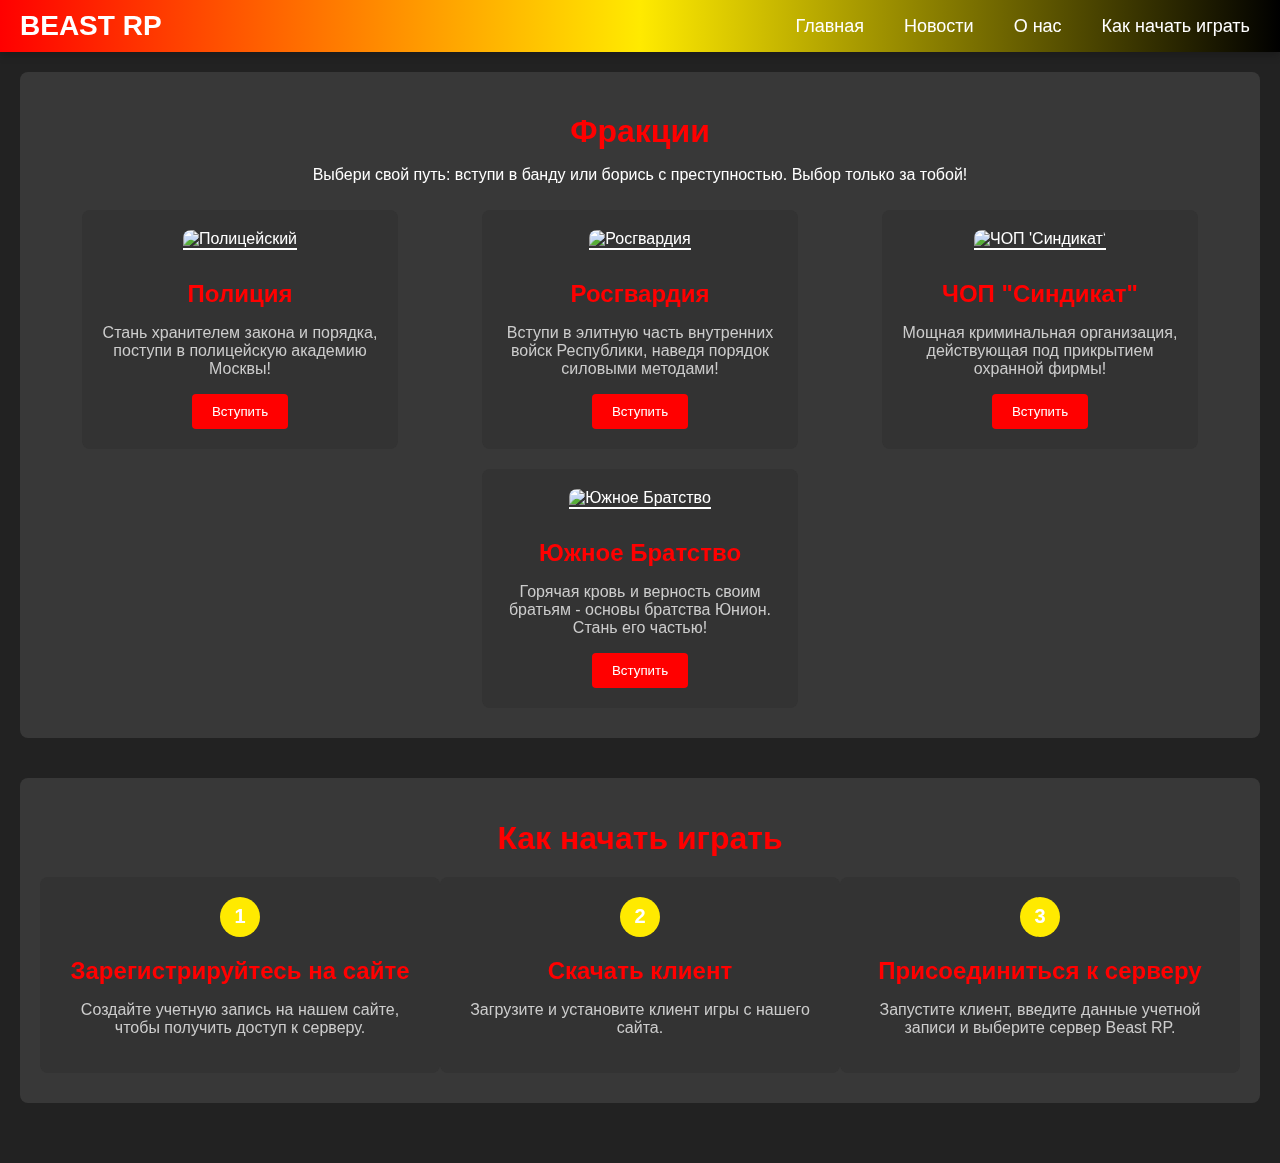
==== index.html @ 8abb83ab "новыф сайт" ====
<!DOCTYPE html>
<html lang="ru">
<head>
    <meta charset="UTF-8">
    <meta name="viewport" content="width=device-width, initial-scale=1.0">
    <title>Beast RP</title>
    <link rel="stylesheet" href="style.css">
</head>
<body>
    <header>
        <div class="logo">Beast RP</div>
        <nav>
            <ul>
                <li><a href="#home">Главная</a></li>
                <li><a href="#news">Новости</a></li>
                <li><a href="#about">О нас</a></li>
                <li><a href="#steps">Как начать играть</a></li>
            </ul>
        </nav>
    </header>
    <main>
        <section id="factions">
            <h1>Фракции</h1>
            <p>Выбери свой путь: вступи в банду или борись с преступностью. Выбор только за тобой!</p>
            <div class="faction-container">
                <div class="faction">
                    <img src="images/police.png" alt="Полицейский">
                    <h2>Полиция</h2>
                    <p>Стань хранителем закона и порядка, поступи в полицейскую академию Москвы!</p>
                    <button>Вступить</button>
                </div>
                <div class="faction">
                    <img src="images/rosgvardiya.png" alt="Росгвардия">
                    <h2>Росгвардия</h2>
                    <p>Вступи в элитную часть внутренних войск Республики, наведя порядок силовыми методами!</p>
                    <button>Вступить</button>
                </div>
                <div class="faction">
                    <img src="images/chop.png" alt="ЧОП 'Синдикат'">
                    <h2>ЧОП "Синдикат"</h2>
                    <p>Мощная криминальная организация, действующая под прикрытием охранной фирмы!</p>
                    <button>Вступить</button>
                </div>
                <div class="faction">
                    <img src="images/union.png" alt="Южное Братство">
                    <h2>Южное Братство</h2>
                    <p>Горячая кровь и верность своим братьям - основы братства Юнион. Стань его частью!</p>
                    <button>Вступить</button>
                </div>
            </div>
        </section>
        <section id="steps">
            <h1>Как начать играть</h1>
            <div class="step-container">
                <div class="step">
                    <div class="step-number">1</div>
                    <div class="step-content">
                        <h2>Зарегистрируйтесь на сайте</h2>
                        <p>Создайте учетную запись на нашем сайте, чтобы получить доступ к серверу.</p>
                    </div>
                </div>
                <div class="step">
                    <div class="step-number">2</div>
                    <div class="step-content">
                        <h2>Скачать клиент</h2>
                        <p>Загрузите и установите клиент игры с нашего сайта.</p>
                    </div>
                </div>
                <div class="step">
                    <div class="step-number">3</div>
                    <div class="step-content">
                        <h2>Присоединиться к серверу</h2>
                        <p>Запустите клиент, введите данные учетной записи и выберите сервер Beast RP.</p>
                    </div>
                </div>
            </div>
        </section>
        <section id="home">
            <h1>Добро пожаловать на Beast RP</h1>
            <p>Здесь вы найдете все необходимое для захватывающего игрового опыта в мире Криминальной России.</p>
        </section>
        <section id="news">
            <h1>Новости</h1>
            <p>Будьте в курсе последних событий и обновлений.</p>
        </section>
        <section id="about">
            <h1>О нас</h1>
            <p>Узнайте больше о нашем проекте и команде.</p>
        </section>
    </main>
    <script src="script.js"></script>
</body>
</html>
---- style.css ----
body {
    margin: 0;
    font-family: 'Arial', sans-serif;
    background: #222;
    color: #fff;
}

header {
    display: flex;
    justify-content: space-between;
    align-items: center;
    background: linear-gradient(90deg, #ff0000, #ffea00, #000000);
    padding: 10px 20px;
    position: sticky;
    top: 0;
    z-index: 1000;
    box-shadow: 0 4px 8px rgba(0, 0, 0, 0.2);
}

.logo {
    font-size: 28px;
    font-weight: bold;
    color: #fff;
    text-transform: uppercase;
}

nav ul {
    list-style: none;
    margin: 0;
    padding: 0;
    display: flex;
}

nav ul li {
    margin-left: 20px;
}

nav ul li a {
    text-decoration: none;
    color: #fff;
    font-size: 18px;
    padding: 5px 10px;
    transition: background 0.3s, color 0.3s;
}

nav ul li a:hover {
    background: rgba(255, 255, 255, 0.2);
    border-radius: 4px;
}

main {
    padding: 20px;
}

section {
    margin-bottom: 40px;
    padding: 20px;
    border-radius: 8px;
    background: rgba(255, 255, 255, 0.1);
    backdrop-filter: blur(10px);
}

section h1 {
    color: #ff0000;
    margin-bottom: 10px;
    text-align: center;
}

#factions {
    text-align: center;
}

.faction-container {
    display: flex;
    justify-content: space-around;
    flex-wrap: wrap;
}

.faction {
    background: #333;
    border-radius: 8px;
    padding: 20px;
    width: 23%;
    margin: 10px 0;
    text-align: center;
    position: relative;
}

.faction img {
    width: 100%;
    border-bottom: 2px solid #fff;
    margin-bottom: 10px;
    border-radius: 8px 8px 0 0;
}

.faction h2 {
    color: #ff0000;
    margin-bottom: 10px;
}

.faction p {
    color: #ccc;
}

.faction button {
    background: #ff0000;
    color: #fff;
    border: none;
    padding: 10px 20px;
    cursor: pointer;
    border-radius: 4px;
    transition: background 0.3s;
}

.faction button:hover {
    background: #ff5500;
}

#steps .step-container {
    display: flex;
    justify-content: space-around;
    flex-wrap: wrap;
}

#steps .step {
    background: #333;
    border-radius: 8px;
    padding: 20px;
    width: 30%;
    margin: 10px 0;
    text-align: center;
}

#steps .step-number {
    background: #ffea00;
    border-radius: 50%;
    width: 40px;
    height: 40px;
    display: flex;
    align-items: center;
    justify-content: center;
    font-size: 20px;
    font-weight: bold;
    margin: 0 auto 10px auto;
}

#steps .step-content h2 {
    color: #ff0000;
    margin-bottom: 10px;
}

#steps .step-content p {
    color: #ccc;
}

#home, #news, #about {
    display: none;
}
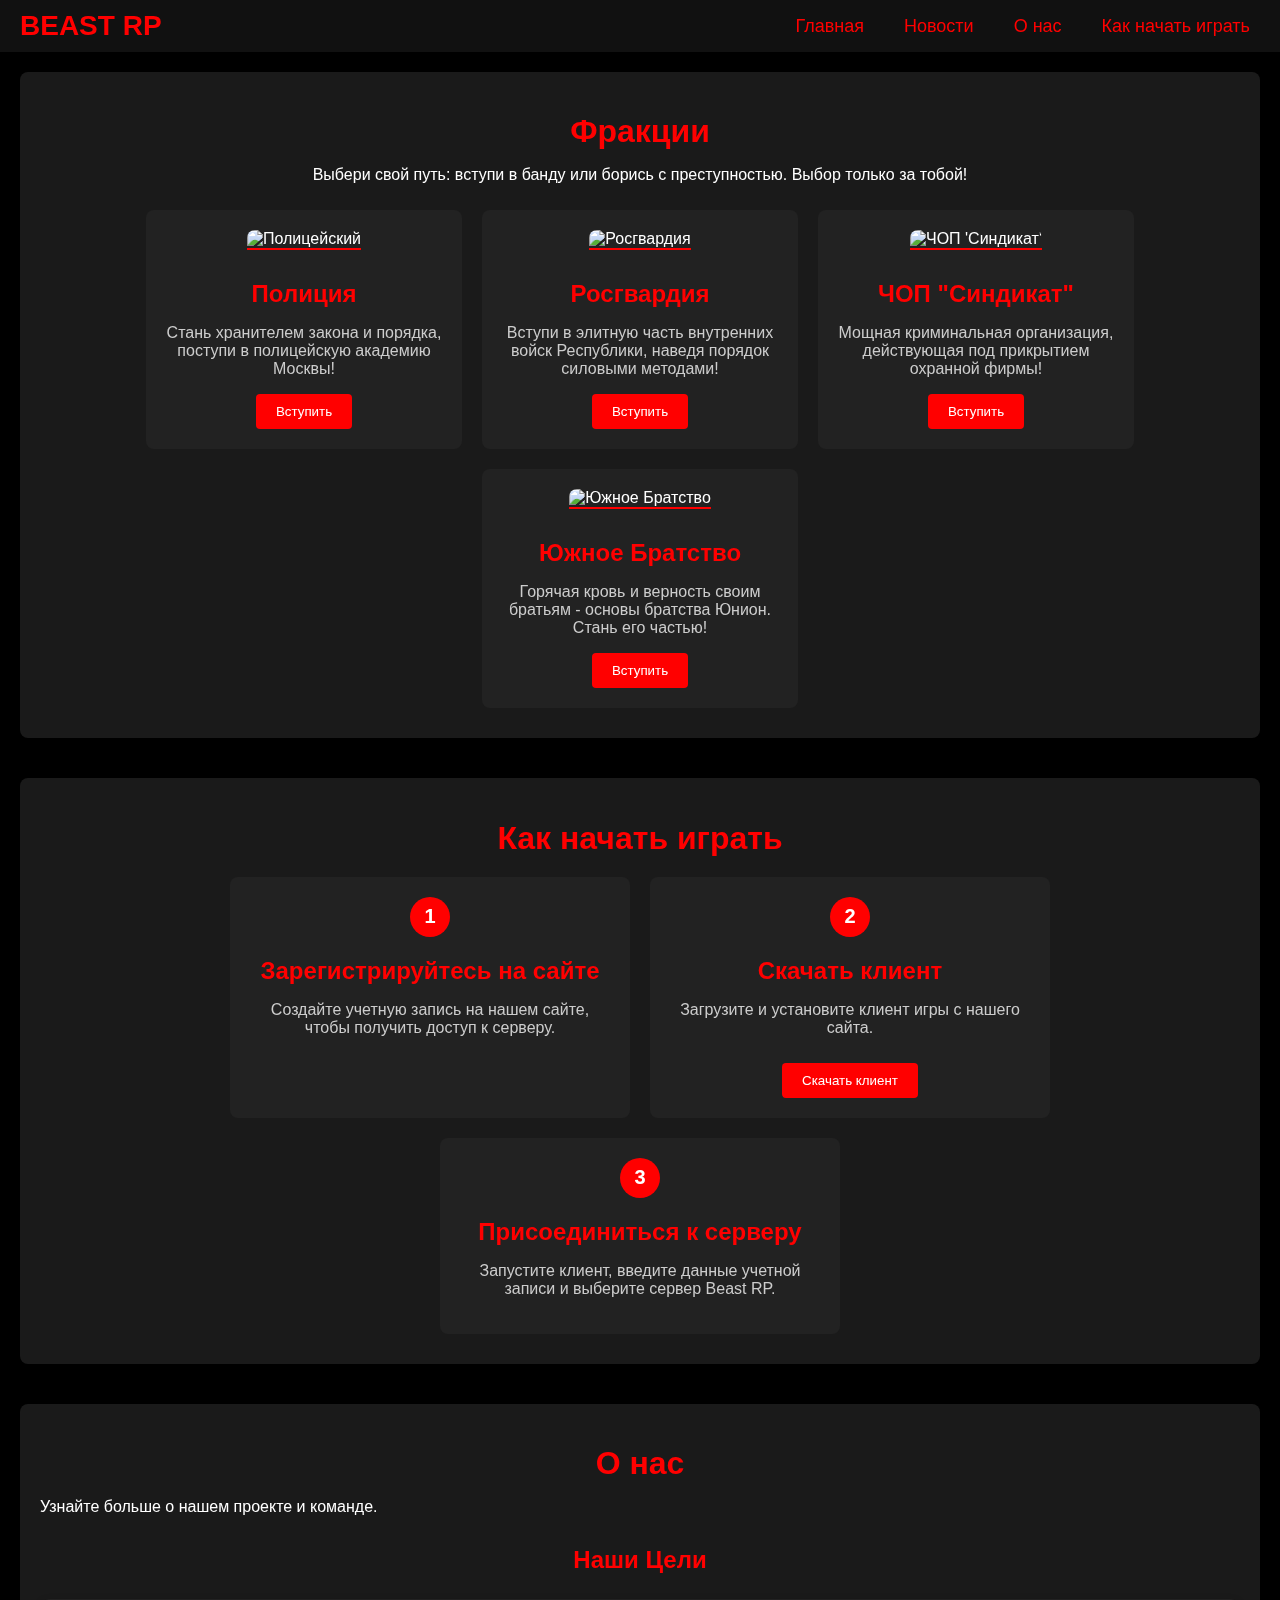
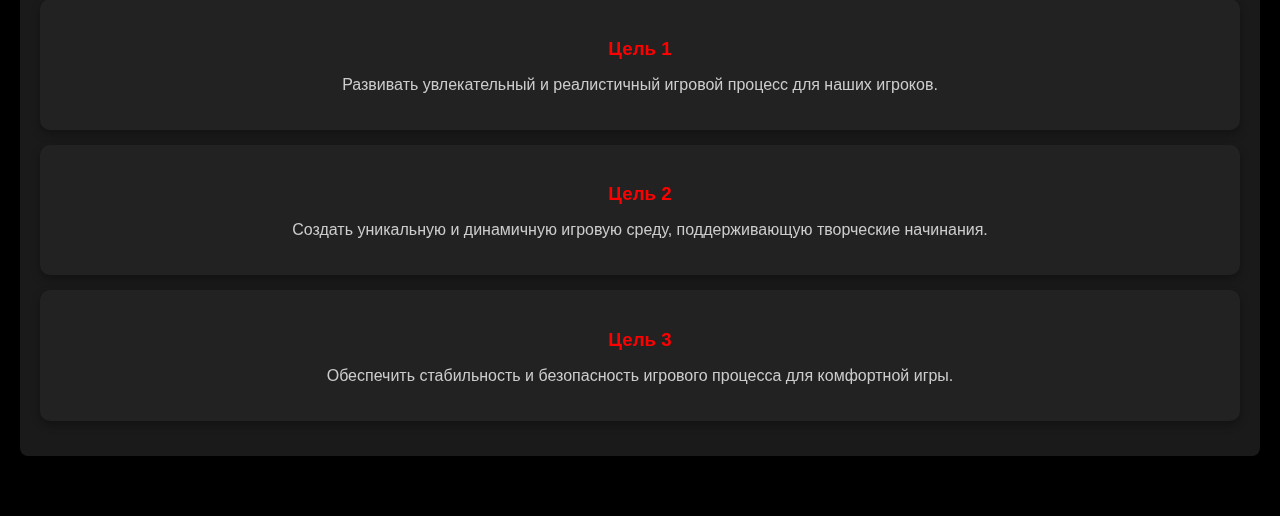
==== commit 6666c202: "сайт 0.1" ====
--- a/index.html
+++ b/index.html
@@ -64,6 +64,7 @@
                     <div class="step-content">
                         <h2>Скачать клиент</h2>
                         <p>Загрузите и установите клиент игры с нашего сайта.</p>
+                        <button class="download-btn">Скачать клиент</button>
                     </div>
                 </div>
                 <div class="step">
@@ -75,19 +76,26 @@
                 </div>
             </div>
         </section>
-        <section id="home">
-            <h1>Добро пожаловать на Beast RP</h1>
-            <p>Здесь вы найдете все необходимое для захватывающего игрового опыта в мире Криминальной России.</p>
-        </section>
-        <section id="news">
-            <h1>Новости</h1>
-            <p>Будьте в курсе последних событий и обновлений.</p>
-        </section>
         <section id="about">
             <h1>О нас</h1>
             <p>Узнайте больше о нашем проекте и команде.</p>
+            <div class="goals">
+                <h2>Наши Цели</h2>
+                <div class="goal">
+                    <h3>Цель 1</h3>
+                    <p>Развивать увлекательный и реалистичный игровой процесс для наших игроков.</p>
+                </div>
+                <div class="goal">
+                    <h3>Цель 2</h3>
+                    <p>Создать уникальную и динамичную игровую среду, поддерживающую творческие начинания.</p>
+                </div>
+                <div class="goal">
+                    <h3>Цель 3</h3>
+                    <p>Обеспечить стабильность и безопасность игрового процесса для комфортной игры.</p>
+                </div>
+            </div>
         </section>
     </main>
     <script src="script.js"></script>
 </body>
-</html>+</html>
--- a/style.css
+++ b/style.css
@@ -1,7 +1,7 @@
 body {
     margin: 0;
     font-family: 'Arial', sans-serif;
-    background: #222;
+    background: #000;
     color: #fff;
 }
 
@@ -9,18 +9,18 @@
     display: flex;
     justify-content: space-between;
     align-items: center;
-    background: linear-gradient(90deg, #ff0000, #ffea00, #000000);
+    background: #111;
     padding: 10px 20px;
     position: sticky;
     top: 0;
     z-index: 1000;
-    box-shadow: 0 4px 8px rgba(0, 0, 0, 0.2);
+    box-shadow: 0 4px 8px rgba(0, 0, 0, 0.3);
 }
 
 .logo {
     font-size: 28px;
     font-weight: bold;
-    color: #fff;
+    color: #ff0000;
     text-transform: uppercase;
 }
 
@@ -37,14 +37,14 @@
 
 nav ul li a {
     text-decoration: none;
-    color: #fff;
+    color: #ff0000;
     font-size: 18px;
     padding: 5px 10px;
     transition: background 0.3s, color 0.3s;
 }
 
 nav ul li a:hover {
-    background: rgba(255, 255, 255, 0.2);
+    background: rgba(255, 0, 0, 0.3);
     border-radius: 4px;
 }
 
@@ -72,23 +72,23 @@
 
 .faction-container {
     display: flex;
-    justify-content: space-around;
+    justify-content: center;
     flex-wrap: wrap;
 }
 
 .faction {
-    background: #333;
+    background: #222;
     border-radius: 8px;
     padding: 20px;
     width: 23%;
-    margin: 10px 0;
+    margin: 10px;
     text-align: center;
     position: relative;
 }
 
 .faction img {
     width: 100%;
-    border-bottom: 2px solid #fff;
+    border-bottom: 2px solid #ff0000;
     margin-bottom: 10px;
     border-radius: 8px 8px 0 0;
 }
@@ -113,26 +113,26 @@
 }
 
 .faction button:hover {
-    background: #ff5500;
+    background: #cc0000;
 }
 
 #steps .step-container {
     display: flex;
-    justify-content: space-around;
+    justify-content: center;
     flex-wrap: wrap;
 }
 
 #steps .step {
-    background: #333;
+    background: #222;
     border-radius: 8px;
     padding: 20px;
     width: 30%;
-    margin: 10px 0;
+    margin: 10px;
     text-align: center;
 }
 
 #steps .step-number {
-    background: #ffea00;
+    background: #ff0000;
     border-radius: 50%;
     width: 40px;
     height: 40px;
@@ -141,7 +141,8 @@
     justify-content: center;
     font-size: 20px;
     font-weight: bold;
-    margin: 0 auto 10px auto;
+    margin: 0 auto 10px;
+    color: #fff;
 }
 
 #steps .step-content h2 {
@@ -153,6 +154,49 @@
     color: #ccc;
 }
 
-#home, #news, #about {
-    display: none;
-}+.download-btn {
+    background: #ff0000;
+    color: #fff;
+    border: none;
+    padding: 10px 20px;
+    cursor: pointer;
+    border-radius: 4px;
+    transition: background 0.3s;
+    margin-top: 10px;
+}
+
+.download-btn:hover {
+    background: #cc0000;
+}
+
+#about {
+    display: block;
+}
+
+.goals {
+    margin-top: 30px;
+}
+
+.goals h2 {
+    color: #ff0000;
+    margin-bottom: 25px;
+    text-align: center;
+}
+
+.goal {
+    background: #222;
+    border-radius: 10px;
+    padding: 20px;
+    margin: 15px 0;
+    text-align: center;
+    box-shadow: 0 4px 10px rgba(0, 0, 0, 0.3);
+}
+
+.goal h3 {
+    color: #ff0000;
+    margin-bottom: 10px;
+}
+
+.goal p {
+    color: #ccc;
+}
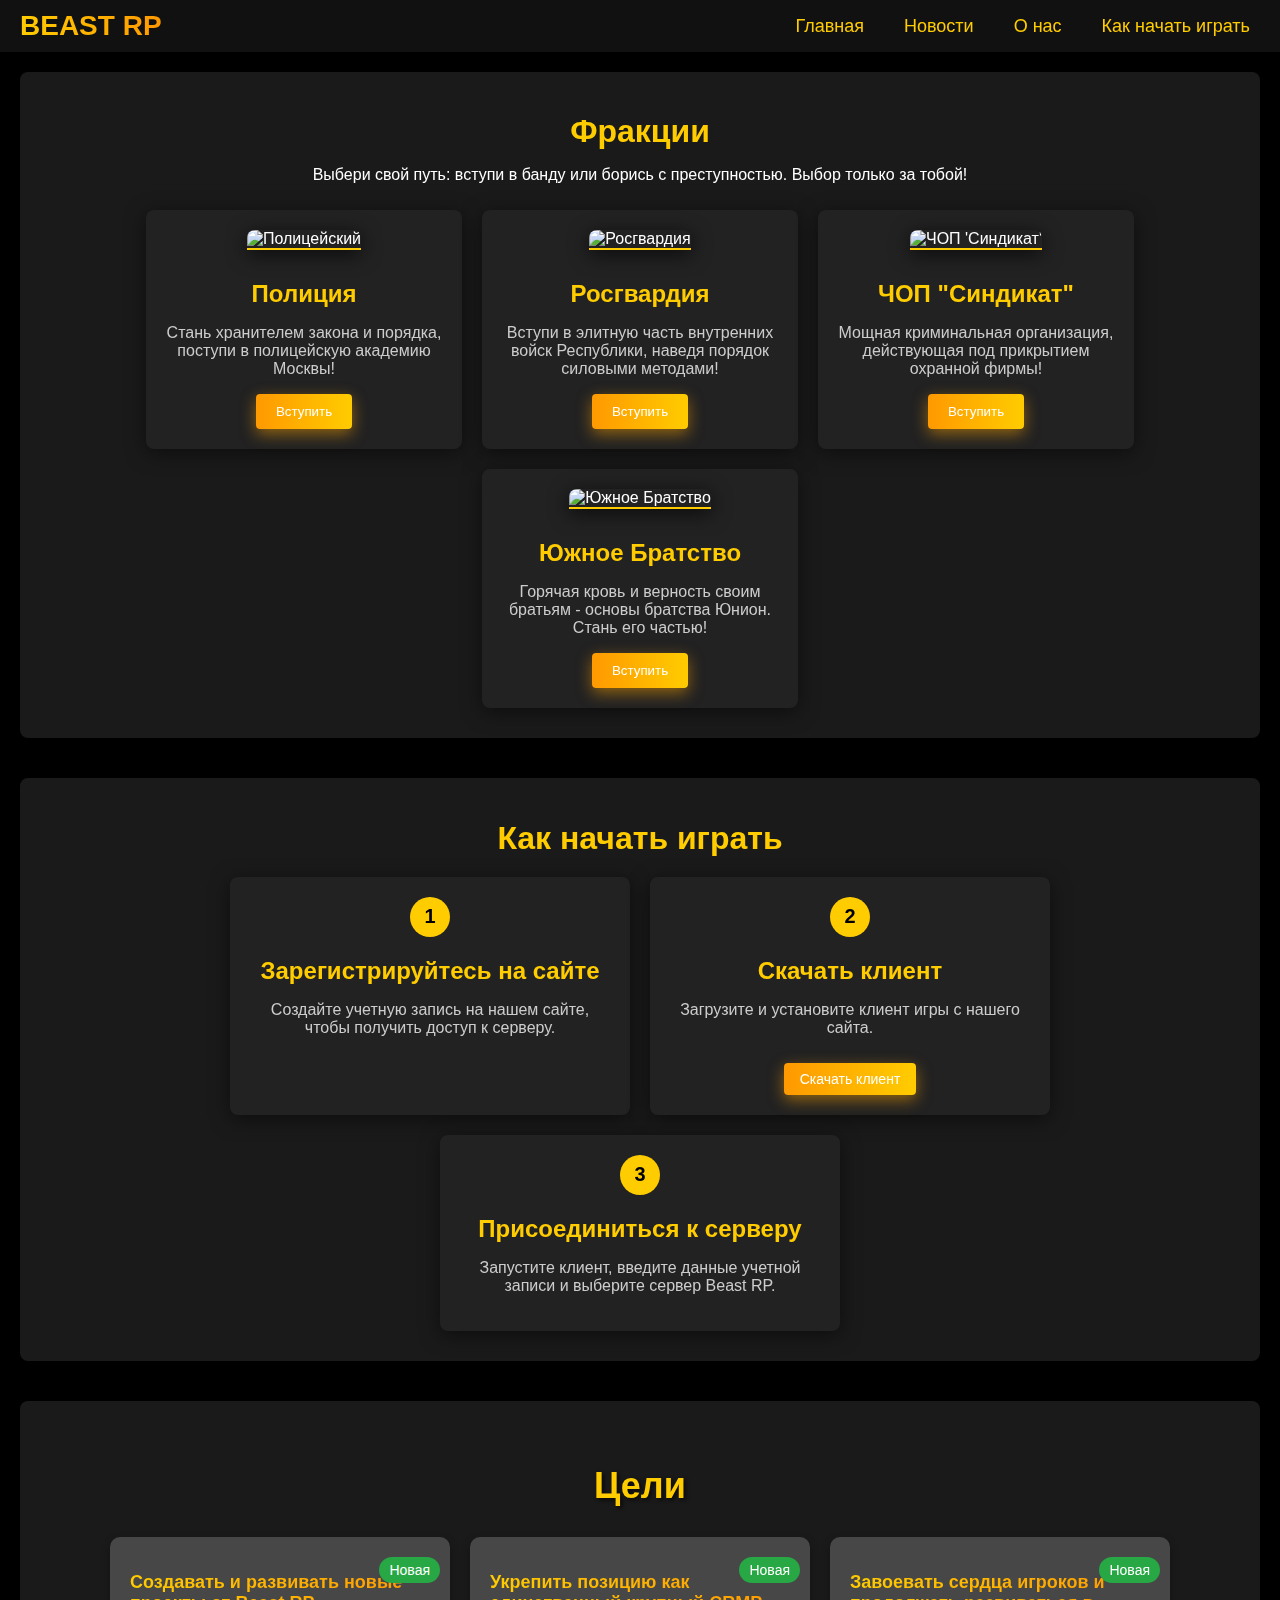
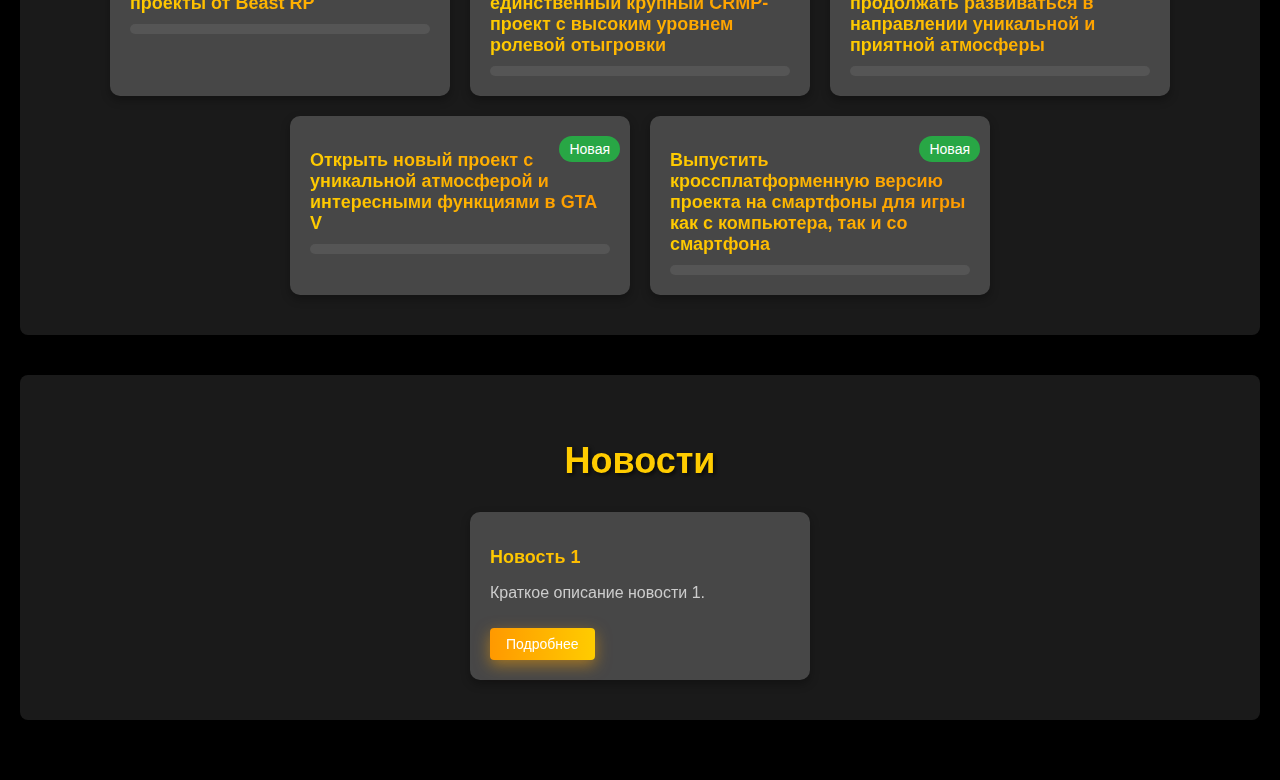
==== commit c2fe34c2: "да" ====
--- a/index.html
+++ b/index.html
@@ -19,6 +19,7 @@
         </nav>
     </header>
     <main>
+        <!-- Фракции -->
         <section id="factions">
             <h1>Фракции</h1>
             <p>Выбери свой путь: вступи в банду или борись с преступностью. Выбор только за тобой!</p>
@@ -27,28 +28,30 @@
                     <img src="images/police.png" alt="Полицейский">
                     <h2>Полиция</h2>
                     <p>Стань хранителем закона и порядка, поступи в полицейскую академию Москвы!</p>
-                    <button>Вступить</button>
+                    <button class="btn">Вступить</button>
                 </div>
                 <div class="faction">
                     <img src="images/rosgvardiya.png" alt="Росгвардия">
                     <h2>Росгвардия</h2>
                     <p>Вступи в элитную часть внутренних войск Республики, наведя порядок силовыми методами!</p>
-                    <button>Вступить</button>
+                    <button class="btn">Вступить</button>
                 </div>
                 <div class="faction">
                     <img src="images/chop.png" alt="ЧОП 'Синдикат'">
                     <h2>ЧОП "Синдикат"</h2>
                     <p>Мощная криминальная организация, действующая под прикрытием охранной фирмы!</p>
-                    <button>Вступить</button>
+                    <button class="btn">Вступить</button>
                 </div>
                 <div class="faction">
                     <img src="images/union.png" alt="Южное Братство">
                     <h2>Южное Братство</h2>
                     <p>Горячая кровь и верность своим братьям - основы братства Юнион. Стань его частью!</p>
-                    <button>Вступить</button>
+                    <button class="btn">Вступить</button>
                 </div>
             </div>
         </section>
+
+        <!-- Как Играть -->
         <section id="steps">
             <h1>Как начать играть</h1>
             <div class="step-container">
@@ -64,7 +67,7 @@
                     <div class="step-content">
                         <h2>Скачать клиент</h2>
                         <p>Загрузите и установите клиент игры с нашего сайта.</p>
-                        <button class="download-btn">Скачать клиент</button>
+                        <button class="download-button">Скачать клиент</button> 
                     </div>
                 </div>
                 <div class="step">
@@ -76,25 +79,99 @@
                 </div>
             </div>
         </section>
+
+        <!-- О Нас -->
         <section id="about">
-            <h1>О нас</h1>
-            <p>Узнайте больше о нашем проекте и команде.</p>
-            <div class="goals">
-                <h2>Наши Цели</h2>
-                <div class="goal">
-                    <h3>Цель 1</h3>
-                    <p>Развивать увлекательный и реалистичный игровой процесс для наших игроков.</p>
-                </div>
-                <div class="goal">
-                    <h3>Цель 2</h3>
-                    <p>Создать уникальную и динамичную игровую среду, поддерживающую творческие начинания.</p>
-                </div>
-                <div class="goal">
-                    <h3>Цель 3</h3>
-                    <p>Обеспечить стабильность и безопасность игрового процесса для комфортной игры.</p>
+            <div class="container">
+                <div class="background-image">
+                    <h1>Цели</h1>
+                    <div class="goal-container">
+                        <div class="goal" id="goal1">
+                            <div class="goal-content">
+                                <h2>Создавать и развивать новые проекты от Beast RP</h2>
+                                <div class="progress-bar">
+                                    <div class="progress" style="width: 50%;">
+                                        <span class="progress-percent">50%</span>
+                                    </div>
+                                </div>
+                                <div class="goal-status status-in-progress">В процессе</div>
+                            </div>
+                        </div>
+                        <div class="goal" id="goal2">
+                            <div class="goal-content">
+                                <h2>Укрепить позицию как единственный крупный CRMP-проект с высоким уровнем ролевой отыгровки</h2>
+                                <div class="progress-bar">
+                                    <div class="progress" style="width: 0%;">
+                                        <span class="progress-percent">0%</span>
+                                    </div>
+                                </div>
+                                <div class="goal-status status-in-progress">В процессе</div>
+                            </div>
+                        </div>
+                        <div class="goal" id="goal3">
+                            <div class="goal-content">
+                                <h2>Завоевать сердца игроков и продолжать развиваться в направлении уникальной и приятной атмосферы</h2>
+                                <div class="progress-bar">
+                                    <div class="progress" style="width: 75%;">
+                                        <span class="progress-percent">75%</span>
+                                    </div>
+                                </div>
+                                <div class="goal-status status-in-progress">В процессе</div>
+                            </div>
+                        </div>
+                        <div class="goal" id="goal4">
+                            <div class="goal-content">
+                                <h2>Открыть новый проект с уникальной атмосферой и интересными функциями в GTA V</h2>
+                                <div class="progress-bar">
+                                    <div class="progress" style="width: 40%;">
+                                        <span class="progress-percent">40%</span>
+                                    </div>
+                                </div>
+                                <div class="goal-status status-in-progress">В процессе</div>
+                            </div>
+                        </div>
+                        <div class="goal" id="goal5">
+                            <div class="goal-content">
+                                <h2>Выпустить кроссплатформенную версию проекта на смартфоны для игры как с компьютера, так и со смартфона</h2>
+                                <div class="progress-bar">
+                                    <div class="progress" style="width: 50%;">
+                                        <span class="progress-percent">50%</span>
+                                    </div>
+                                </div>
+                                <div class="goal-status status-in-progress">В процессе</div>
+                            </div>
+                        </div>
+                    </div>
                 </div>
             </div>
         </section>
+
+        <section id="news">
+            <div class="container">
+                <div class="background-image">
+                    <h1>Новости</h1>
+                    <div class="news-container">
+                        <div class="news-item" data-news-id="1">
+                            <h2>Новость 1</h2>
+                            <p>Краткое описание новости 1.</p>
+                            <button class="more-info-button" data-news-id="1">Подробнее</button>
+                        </div>
+                        <!-- Другие новости -->
+                    </div>
+                </div>
+            </div>
+        </section>
+        
+        <div class="modal-overlay" id="modal-overlay">
+            <div class="modal">
+                <button class="modal-close" id="modal-close">&times;</button>
+                <h2>Заголовок модального окна</h2>
+                <p>Текст модального окна. Здесь можно добавить любые элементы и информацию.</p>
+            </div>
+        </div>
+        
+
+
     </main>
     <script src="script.js"></script>
 </body>
--- a/style.css
+++ b/style.css
@@ -4,6 +4,7 @@
     background: #000;
     color: #fff;
 }
+
 
 header {
     display: flex;
@@ -20,8 +21,10 @@
 .logo {
     font-size: 28px;
     font-weight: bold;
-    color: #ff0000;
     text-transform: uppercase;
+    background: linear-gradient(to right, #ffcc00, #ff9900);
+    -webkit-background-clip: text;
+    color: transparent;
 }
 
 nav ul {
@@ -37,20 +40,39 @@
 
 nav ul li a {
     text-decoration: none;
-    color: #ff0000;
+    color: #ffcc00;
     font-size: 18px;
     padding: 5px 10px;
-    transition: background 0.3s, color 0.3s;
+    position: relative;
+    transition: color 0.3s ease, background 0.3s ease;
+}
+
+nav ul li a::after {
+    content: '';
+    position: absolute;
+    bottom: 0;
+    left: 50%;
+    width: 0;
+    height: 2px;
+    background: #ffcc00;
+    transition: width 0.3s ease, left 0.3s ease;
 }
 
 nav ul li a:hover {
-    background: rgba(255, 0, 0, 0.3);
+    background: rgba(255, 255, 0, 0.3);
     border-radius: 4px;
 }
 
+nav ul li a:hover::after {
+    width: 100%;
+    left: 0;
+}
+
+
 main {
     padding: 20px;
 }
+
 
 section {
     margin-bottom: 40px;
@@ -61,10 +83,11 @@
 }
 
 section h1 {
-    color: #ff0000;
-    margin-bottom: 10px;
-    text-align: center;
-}
+    color: #ffcc00;
+    margin-bottom: 10px;
+    text-align: center;
+}
+
 
 #factions {
     text-align: center;
@@ -81,20 +104,33 @@
     border-radius: 8px;
     padding: 20px;
     width: 23%;
+    min-width: 250px;
     margin: 10px;
     text-align: center;
     position: relative;
+    box-shadow: 0 4px 20px rgba(0, 0, 0, 0.5);
+    transition: transform 0.3s ease;
+}
+
+.faction:hover {
+    transform: translateY(-10px);
 }
 
 .faction img {
     width: 100%;
-    border-bottom: 2px solid #ff0000;
+    border-bottom: 2px solid #ffcc00;
     margin-bottom: 10px;
     border-radius: 8px 8px 0 0;
+    box-shadow: 0 4px 20px rgba(0, 0, 0, 0.7);
+    transition: transform 0.3s ease;
+}
+
+.faction img:hover {
+    transform: scale(1.05);
 }
 
 .faction h2 {
-    color: #ff0000;
+    color: #ffcc00;
     margin-bottom: 10px;
 }
 
@@ -103,17 +139,18 @@
 }
 
 .faction button {
-    background: #ff0000;
+    background: linear-gradient(to right, #ff9900, #ffcc00);
     color: #fff;
     border: none;
     padding: 10px 20px;
     cursor: pointer;
     border-radius: 4px;
+    box-shadow: 0 5px 15px rgba(255, 165, 0, 0.5);
     transition: background 0.3s;
 }
 
 .faction button:hover {
-    background: #cc0000;
+    background: #cc8000;
 }
 
 #steps .step-container {
@@ -127,12 +164,19 @@
     border-radius: 8px;
     padding: 20px;
     width: 30%;
+    min-width: 250px;
     margin: 10px;
     text-align: center;
+    box-shadow: 0 4px 20px rgba(0, 0, 0, 0.5);
+    transition: transform 0.3s ease;
+}
+
+#steps .step:hover {
+    transform: translateY(-10px);
 }
 
 #steps .step-number {
-    background: #ff0000;
+    background: #ffcc00;
     border-radius: 50%;
     width: 40px;
     height: 40px;
@@ -142,11 +186,11 @@
     font-size: 20px;
     font-weight: bold;
     margin: 0 auto 10px;
-    color: #fff;
+    color: #000;
 }
 
 #steps .step-content h2 {
-    color: #ff0000;
+    color: #ffcc00;
     margin-bottom: 10px;
 }
 
@@ -154,49 +198,202 @@
     color: #ccc;
 }
 
-.download-btn {
-    background: #ff0000;
+
+/* Основные кнопки */
+.button, .download-button, .more-info-button {
+    background: linear-gradient(to right, #ff9900, #ffcc00);
     color: #fff;
     border: none;
-    padding: 10px 20px;
+    padding: 8px 16px; /* Уменьшено по сравнению с основной кнопкой */
     cursor: pointer;
     border-radius: 4px;
+    box-shadow: 0 5px 15px rgba(255, 165, 0, 0.5);
     transition: background 0.3s;
     margin-top: 10px;
-}
-
-.download-btn:hover {
-    background: #cc0000;
-}
-
-#about {
-    display: block;
-}
-
-.goals {
-    margin-top: 30px;
-}
-
-.goals h2 {
-    color: #ff0000;
-    margin-bottom: 25px;
-    text-align: center;
-}
-
-.goal {
-    background: #222;
+    font-size: 14px; /* Уменьшено по сравнению с основной кнопкой */
+    text-align: center;
+    display: inline-block;
+}
+
+.button:hover, .download-button:hover, .more-info-button:hover {
+    background: #cc8000;
+}
+
+
+/* Модальное окно */
+.modal-overlay {
+    position: fixed;
+    top: 0;
+    left: 0;
+    width: 100%;
+    height: 100%;
+    background: rgba(0, 0, 0, 0.7); /* Полупрозрачный черный фон, более прозрачный */
+    display: none;
+    align-items: center;
+    justify-content: center;
+    z-index: 1000;
+    backdrop-filter: blur(px); /* Эффект блюра */
+}
+
+.modal {
+    background: rgba(34, 34, 34, 0.8); /* Полупрозрачный темный фон, более прозрачный */
+    border-radius: 8px;
+    padding: 20px;
+    width: 90%; /* На всю ширину контейнера */
+    height: 90%; /* На всю высоту контейнера */
+    position: relative; /* Используем relative для позиционирования закрывающей кнопки */
+    margin: auto; /* Центрируем модальное окно */
+    overflow-y: auto; /* Добавить скролл, если контент не помещается */
+    max-height: 90%; /* Максимальная высота */
+}
+
+.modal h2 {
+    margin-top: 0;
+    color: #ffcc00;
+}
+
+.modal p {
+    color: #ccc;
+}
+
+.modal-close {
+    position: absolute;
+    top: 10px;
+    right: 10px;
+    background: #dc3545;
+    border: none;
+    color: #fff;
+    font-size: 24px;
+    border-radius: 50%;
+    width: 35px;
+    height: 35px;
+    display: flex;
+    align-items: center;
+    justify-content: center;
+    cursor: pointer;
+}
+
+.modal-close:hover {
+    background: #c82333;
+}
+
+
+.container {
+    max-width: 1200px;
+    margin: 0 auto;
+    padding: 0 20px;
+}
+
+
+#about, #news {
+    position: relative;
+    padding: 40px 20px;
+    color: #fff;
+    background: rgba(255, 255, 255, 0.1);
+    overflow: hidden;
+}
+
+#about h1, #news h1 {
+    font-size: 36px;
+    margin-bottom: 30px;
+    color: #ffcc00;
+    text-shadow: 2px 2px 4px rgba(0, 0, 0, 0.7);
+}
+
+.goal-container, .news-container {
+    display: flex;
+    justify-content: center;
+    flex-wrap: wrap;
+    gap: 20px;
+}
+
+.goal, .news-item {
+    background: rgba(255, 255, 255, 0.2);
     border-radius: 10px;
     padding: 20px;
-    margin: 15px 0;
-    text-align: center;
+    width: 30%;
+    min-width: 250px;
+    max-width: 300px;
+    text-align: left;
     box-shadow: 0 4px 10px rgba(0, 0, 0, 0.3);
-}
-
-.goal h3 {
-    color: #ff0000;
-    margin-bottom: 10px;
-}
-
-.goal p {
+    position: relative;
+    transition: transform 0.3s ease;
+}
+
+.goal:hover, .news-item:hover {
+    transform: translateY(-10px);
+}
+
+.goal-content h2, .news-item h2 {
+    font-size: 18px;
+    margin-bottom: 10px;
+    color: #ffcc00;
+    background: linear-gradient(to right, #ffcc00, #ff9900);
+    -webkit-background-clip: text;
+    color: transparent;
+}
+
+.goal-content p, .news-item p {
     color: #ccc;
 }
+
+.progress-bar {
+    width: 100%;
+    background: #555;
+    border-radius: 10px;
+    height: 10px;
+    overflow: hidden;
+    margin-top: 5px;
+    position: relative;
+}
+
+.progress {
+    height: 100%;
+    background: linear-gradient(to right, #ff9900, #ffcc00);
+    box-shadow: 0 0 10px rgba(255, 165, 0, 0.5);
+    display: flex;
+    align-items: center;
+    justify-content: center;
+    color: #fff;
+    font-size: 12px;
+    position: absolute;
+    top: 0;
+    left: 0;
+    transition: width 0.5s ease;
+}
+
+.progress-percent {
+    position: absolute;
+    right: 10px;
+}
+
+.goal-status, .news-status {
+    background: rgba(255, 255, 255, 0.3);
+    color: #fff;
+    padding: 5px 10px;
+    border-radius: 20px;
+    font-size: 14px;
+    margin-top: 10px;
+    display: inline-block;
+    position: absolute;
+    top: 10px;
+    right: 10px;
+    z-index: 1;
+    text-align: center;
+}
+
+.status-new {
+    background: #28a745; 
+    color: #fff;
+}
+
+.status-in-progress {
+    background: #ffc107; 
+    color: #000;
+}
+
+.status-completed {
+    background: #dc3545; 
+    color: #fff;
+}
+
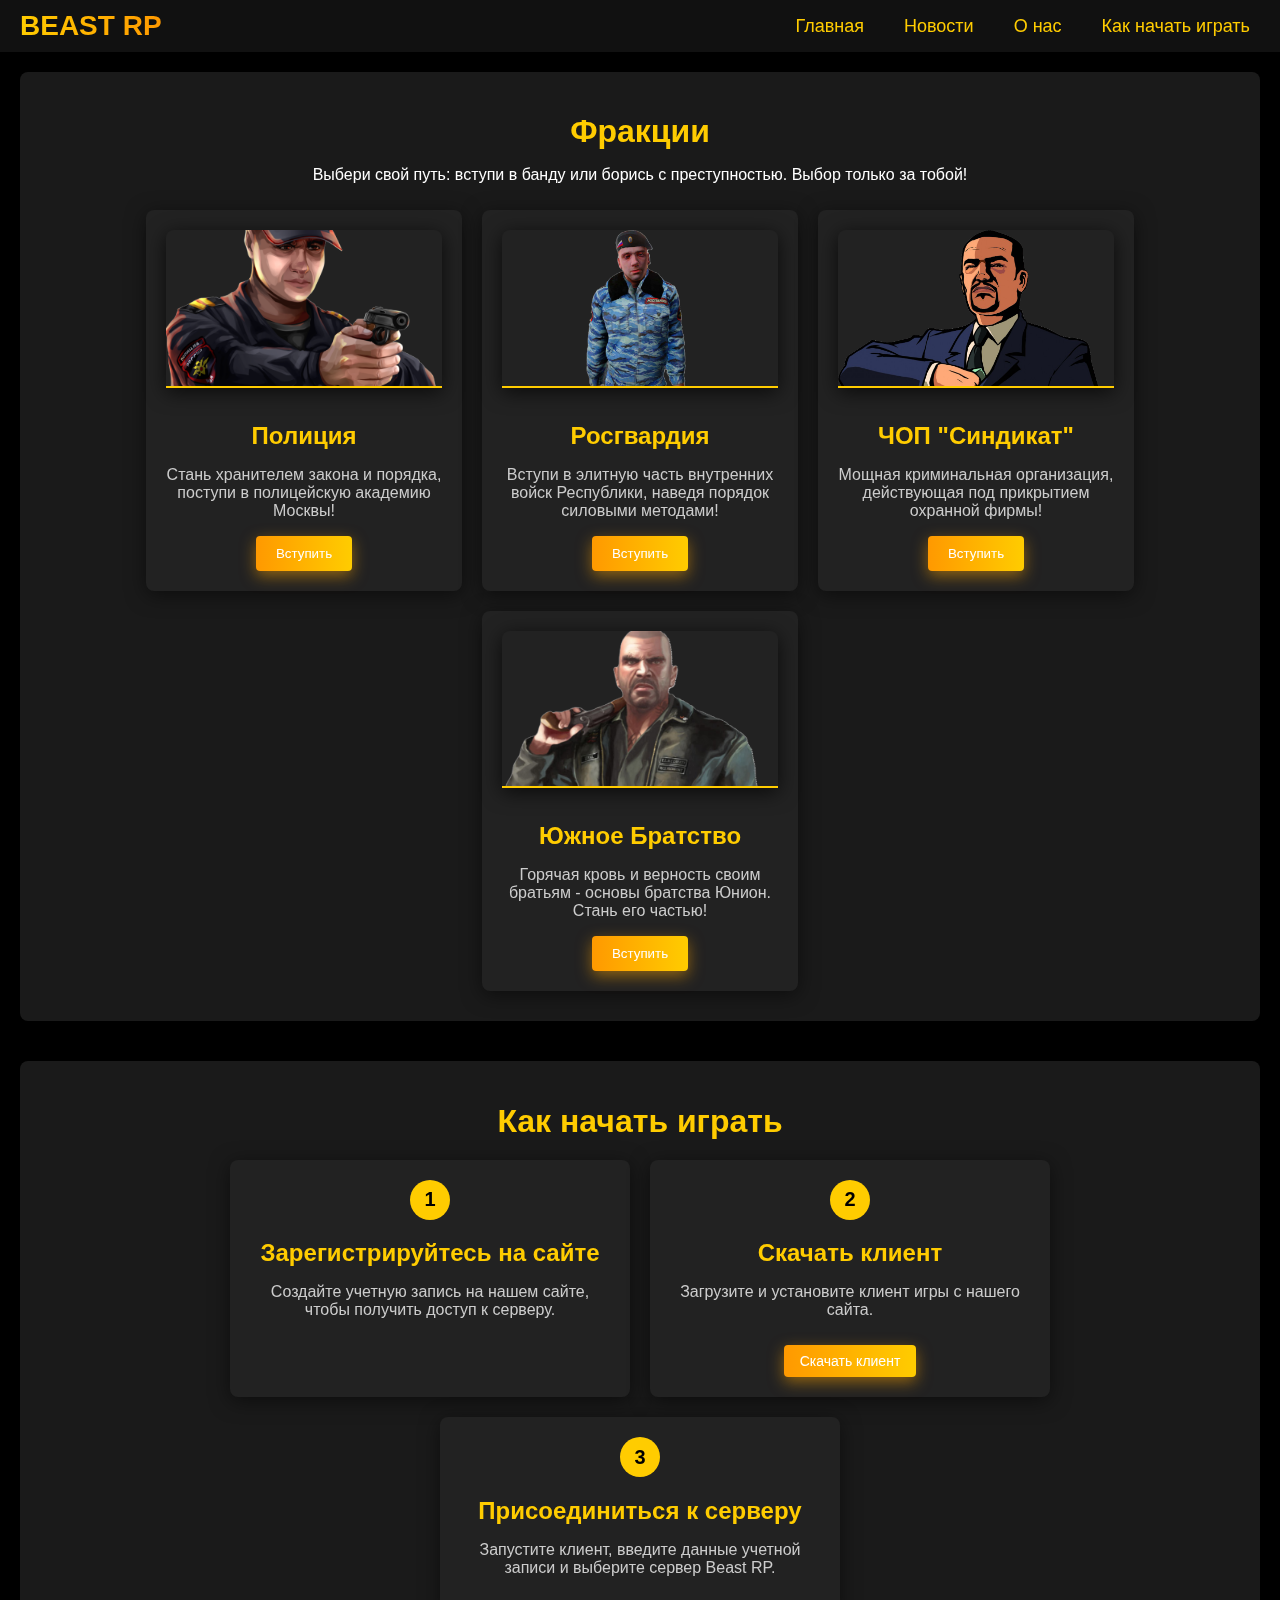
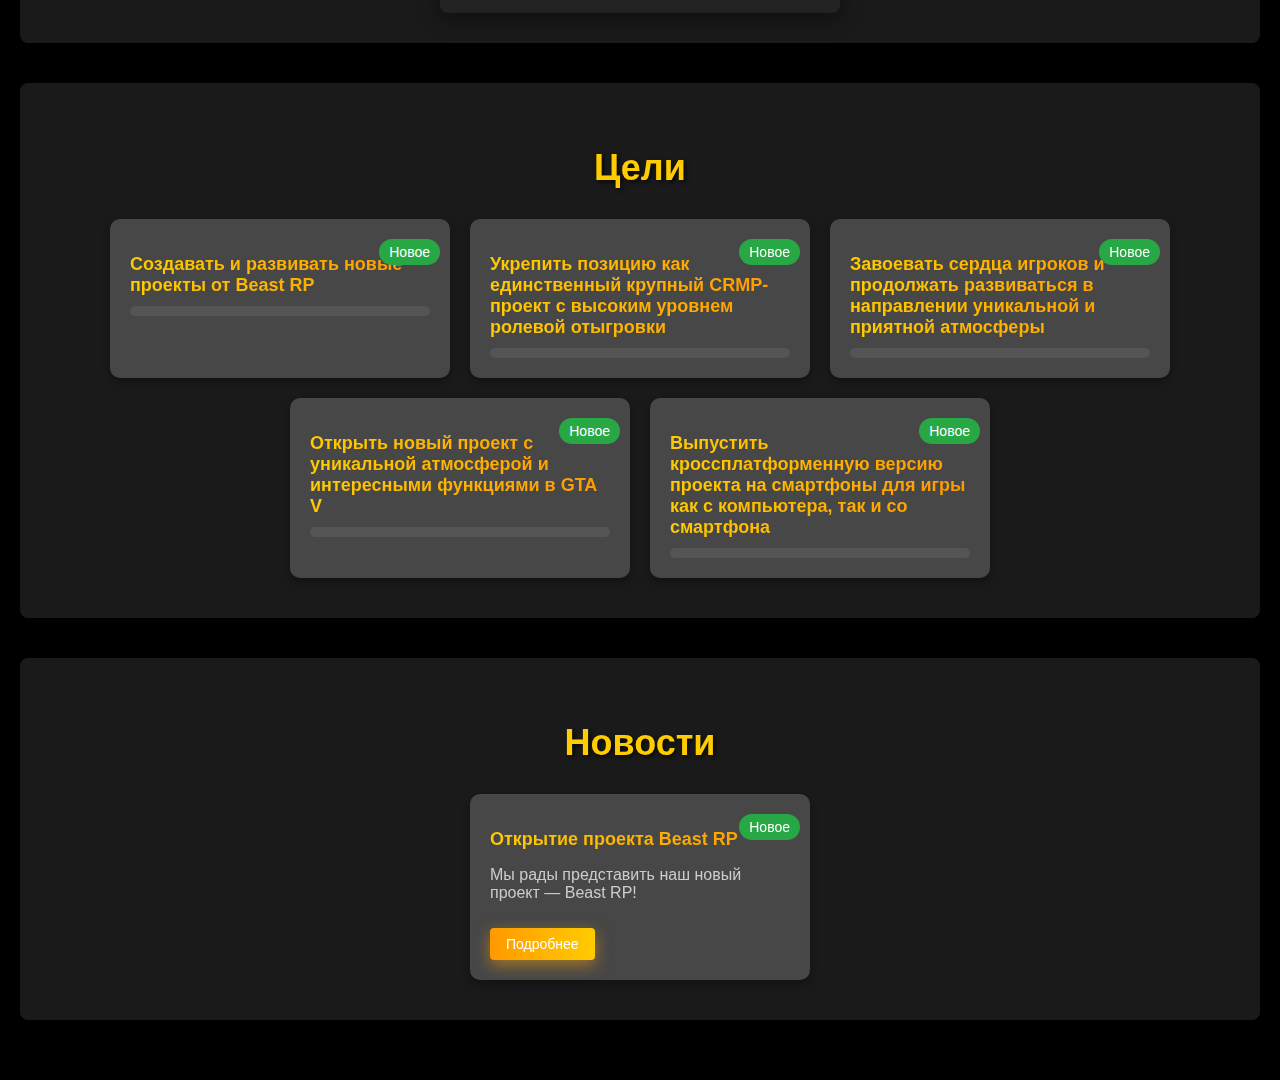
==== commit 68c900c0: "добалвения фото" ====
--- a/index.html
+++ b/index.html
@@ -152,9 +152,10 @@
                     <h1>Новости</h1>
                     <div class="news-container">
                         <div class="news-item" data-news-id="1">
-                            <h2>Новость 1</h2>
-                            <p>Краткое описание новости 1.</p>
+                            <h2>Открытие проекта Beast RP</h2>
+                            <p>Мы рады представить наш новый проект — Beast RP!</p>
                             <button class="more-info-button" data-news-id="1">Подробнее</button>
+                            <div class="news-status status-in-progress">В процессе</div>
                         </div>
                         <!-- Другие новости -->
                     </div>
@@ -165,13 +166,24 @@
         <div class="modal-overlay" id="modal-overlay">
             <div class="modal">
                 <button class="modal-close" id="modal-close">&times;</button>
-                <h2>Заголовок модального окна</h2>
-                <p>Текст модального окна. Здесь можно добавить любые элементы и информацию.</p>
+                <h2>Открытие проекта Beast RP</h2>
+                <div class="modal-content">
+                    <p>Мы рады представить наш новый проект — Beast RP!
+        
+                        Вдохновленные такими проектами, как Радмир, Amazing RP и Black Rush, мы создали уникальный мир, который сочетает лучшее из этих игр.
+                        
+                        Присоединяйтесь к нам и погружайтесь в обновленный и захватывающий геймплей, который подарит вам незабываемые эмоции и впечатления!</p>
+                    
+                    <div class="modal-images">
+                        <img src="/images/Рамир.jpg" alt="Radmir" class="modal-image">
+                        <img src="/images/амазинг.jpg" alt="Amazing RP" class="modal-image">
+                        <img src="/images/блек раша.jpg " alt="Black Rush" class="modal-image">
+                    </div>
+                </div>
             </div>
         </div>
         
-
-
+        
     </main>
     <script src="script.js"></script>
 </body>
--- a/style.css
+++ b/style.css
@@ -221,46 +221,54 @@
 
 
 /* Модальное окно */
+/* Основные стили для фона модального окна */
 .modal-overlay {
     position: fixed;
     top: 0;
     left: 0;
     width: 100%;
     height: 100%;
-    background: rgba(0, 0, 0, 0.7); /* Полупрозрачный черный фон, более прозрачный */
-    display: none;
+    background: rgba(0, 0, 0, 0.7); /* Полупрозрачный черный фон */
+    display: none; /* Скрыто по умолчанию */
     align-items: center;
     justify-content: center;
-    z-index: 1000;
-    backdrop-filter: blur(px); /* Эффект блюра */
-}
-
+    z-index: 1000; /* Убедитесь, что модальное окно отображается поверх других элементов */
+    backdrop-filter: blur(10px); /* Эффект блюра фона */
+}
+
+/* Стили для модального окна */
 .modal {
-    background: rgba(34, 34, 34, 0.8); /* Полупрозрачный темный фон, более прозрачный */
+    background: rgba(34, 34, 34, 0.9); /* Полупрозрачный темный фон */
     border-radius: 8px;
     padding: 20px;
-    width: 90%; /* На всю ширину контейнера */
-    height: 90%; /* На всю высоту контейнера */
-    position: relative; /* Используем relative для позиционирования закрывающей кнопки */
-    margin: auto; /* Центрируем модальное окно */
-    overflow-y: auto; /* Добавить скролл, если контент не помещается */
-    max-height: 90%; /* Максимальная высота */
-}
-
+    width: 80%; /* Ширина модального окна */
+    max-width: 800px; /* Максимальная ширина */
+    height: 80%; /* Высота модального окна */
+    max-height: 600px; /* Максимальная высота */
+    position: relative;
+    overflow-y: auto; /* Скролл, если контент не помещается */
+    margin: auto; /* Центрирование модального окна */
+}
+
+/* Стили для заголовка модального окна */
 .modal h2 {
     margin-top: 0;
-    color: #ffcc00;
-}
-
-.modal p {
-    color: #ccc;
-}
-
+    color: #ffcc00; /* Цвет заголовка */
+}
+
+/* Стили для текста модального окна */
+.modal-content p {
+    color: #ccc; /* Цвет текста */
+    line-height: 1.6; /* Интерлиньяж для улучшения читаемости */
+    margin: 0; /* Удаление отступов вокруг текста */
+}
+
+/* Стили для кнопки закрытия */
 .modal-close {
     position: absolute;
     top: 10px;
     right: 10px;
-    background: #dc3545;
+    background: #dc3545; /* Красный цвет кнопки */
     border: none;
     color: #fff;
     font-size: 24px;
@@ -274,8 +282,27 @@
 }
 
 .modal-close:hover {
-    background: #c82333;
-}
+    background: #c82333; 
+}
+
+
+.modal-images {
+    display: flex;
+    justify-content: center; 
+    margin-top: 20px; 
+}
+
+.modal-image {
+    width: 150px; 
+    height: 100px; 
+    object-fit: cover; 
+    margin: 0 10px; 
+    border-radius: 8px; 
+    box-shadow: 0 0 10px rgba(0, 0, 0, 0.3); 
+}
+
+
+
 
 
 .container {
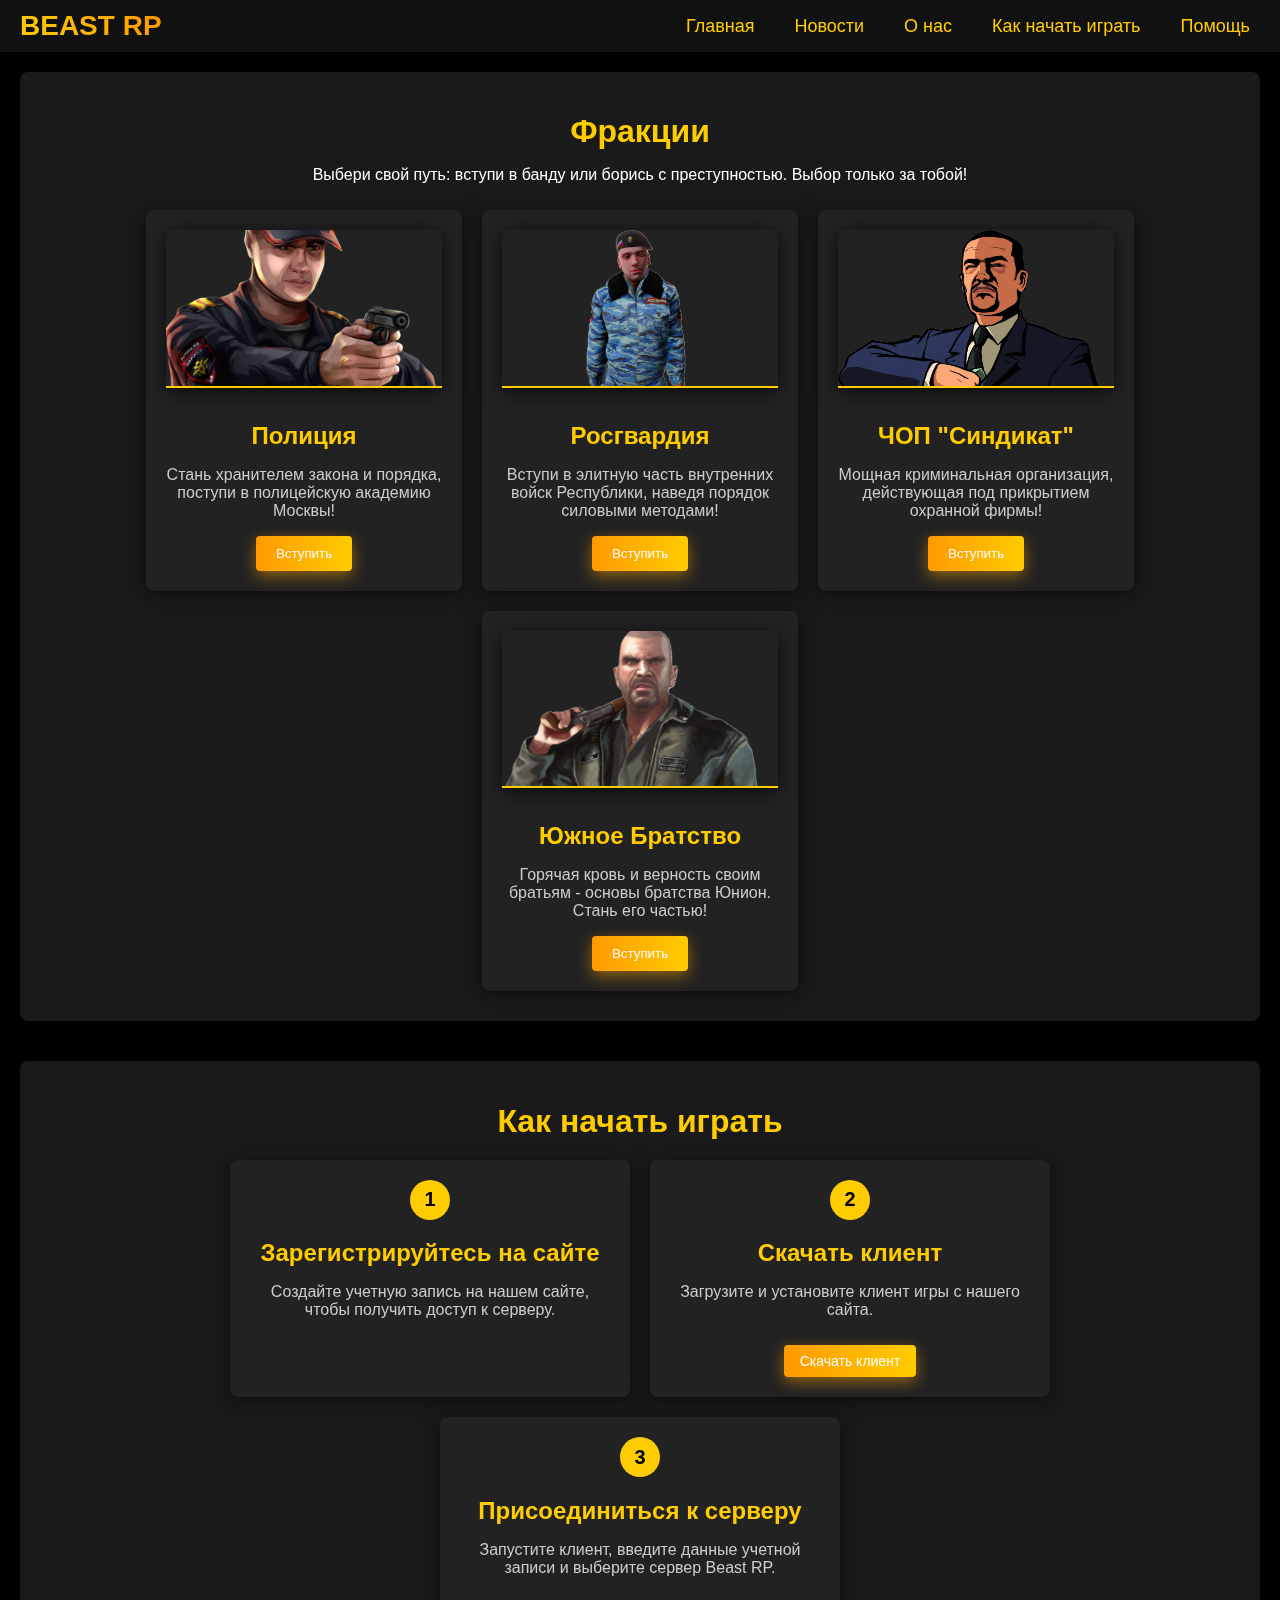
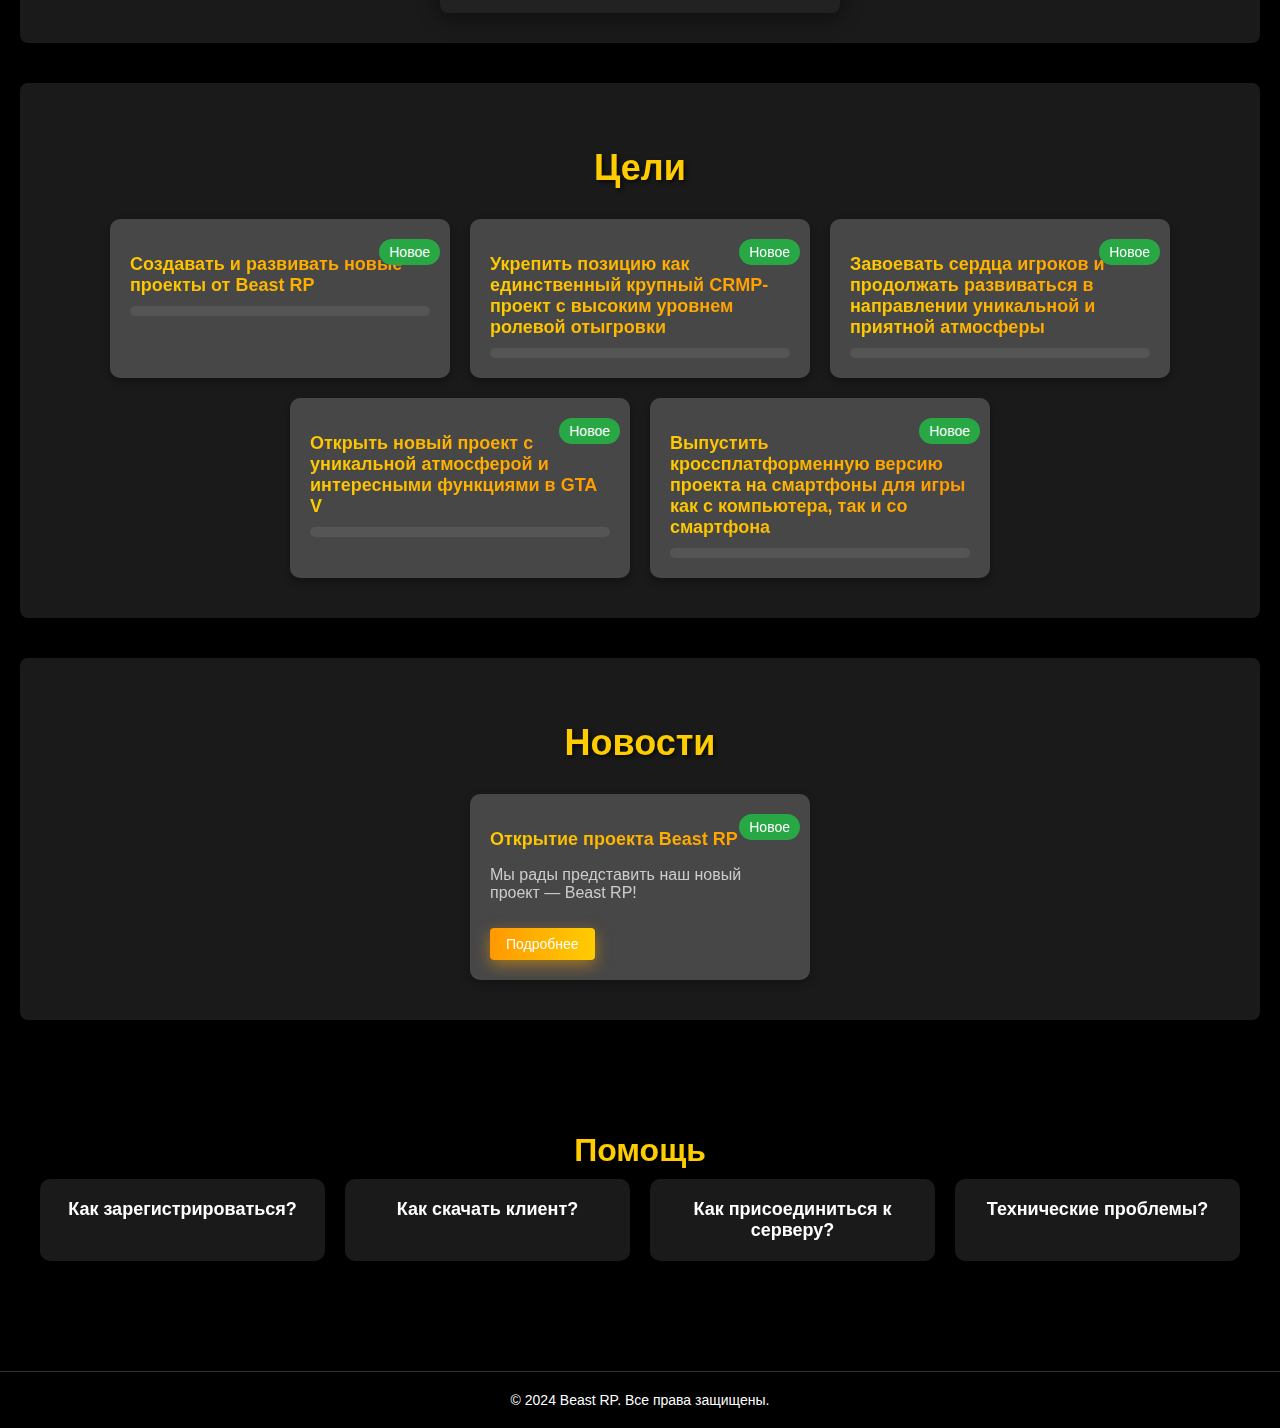
==== commit 338580b4: "добавления раздела Помошь" ====
--- a/index.html
+++ b/index.html
@@ -15,6 +15,7 @@
                 <li><a href="#news">Новости</a></li>
                 <li><a href="#about">О нас</a></li>
                 <li><a href="#steps">Как начать играть</a></li>
+                <li><a href="#help">Помощь</a></li>
             </ul>
         </nav>
     </header>
@@ -146,6 +147,7 @@
             </div>
         </section>
 
+        <!-- Новости -->
         <section id="news">
             <div class="container">
                 <div class="background-image">
@@ -163,28 +165,68 @@
             </div>
         </section>
         
+        <!-- Модальное окно -->
         <div class="modal-overlay" id="modal-overlay">
             <div class="modal">
                 <button class="modal-close" id="modal-close">&times;</button>
-                <h2>Открытие проекта Beast RP</h2>
-                <div class="modal-content">
+                <h2 id="modal-title">Открытие проекта Beast RP</h2>
+                <div class="modal-content" id="modal-content">
                     <p>Мы рады представить наш новый проект — Beast RP!
-        
-                        Вдохновленные такими проектами, как Радмир, Amazing RP и Black Rush, мы создали уникальный мир, который сочетает лучшее из этих игр.
+
+                        Вдохновленные лучшими традициями индустрии, мы взяли всё самое лучшее и добавили своё уникальное видение, чтобы создать захватывающий мир, который порадует вас новыми возможностями и впечатлениями.
                         
-                        Присоединяйтесь к нам и погружайтесь в обновленный и захватывающий геймплей, который подарит вам незабываемые эмоции и впечатления!</p>
-                    
+                        Присоединяйтесь к нам и погружайтесь в обновленный геймплей, который подарит вам незабываемые эмоции и яркие впечатления!</p>
+                    <!--        
                     <div class="modal-images">
                         <img src="/images/Рамир.jpg" alt="Radmir" class="modal-image">
                         <img src="/images/амазинг.jpg" alt="Amazing RP" class="modal-image">
                         <img src="/images/блек раша.jpg " alt="Black Rush" class="modal-image">
                     </div>
+                    -->
                 </div>
             </div>
         </div>
+
         
+<!-- Помощь -->
+<section id="help">
+    <div class="container">
+        <h1>Помощь</h1>
+        <div class="help-grid">
+            <div class="help-item">
+                <h2>Как зарегистрироваться?</h2>
+                <div class="help-content">
+                    <p>Для регистрации на нашем сервере перейдите на страницу регистрации и следуйте инструкциям.</p>
+                </div>
+            </div>
+            <div class="help-item">
+                <h2>Как скачать клиент?</h2>
+                <div class="help-content">
+                    <p>Скачать клиент можно на странице загрузки. Убедитесь, что у вас достаточно места на устройстве.</p>
+                </div>
+            </div>
+            <div class="help-item">
+                <h2>Как присоединиться к серверу?</h2>
+                <div class="help-content">
+                    <p>После установки клиента, запустите его, введите данные своей учетной записи и выберите сервер Beast RP.</p>
+                </div>
+            </div>
+            <div class="help-item">
+                <h2>Технические проблемы?</h2>
+                <div class="help-content">
+                    <p>Если у вас возникли технические проблемы, свяжитесь с нашей службой поддержки через форму обратной связи.</p>
+                </div>
+            </div>
+        </div>
+    </div>
+</section>
+
+
         
     </main>
+    <footer>
+        <p>&copy; 2024 Beast RP. Все права защищены.</p>
+    </footer>
     <script src="script.js"></script>
 </body>
 </html>
--- a/style.css
+++ b/style.css
@@ -424,3 +424,83 @@
     color: #fff;
 }
 
+
+/* Общий стиль для секции помощи */
+#help {
+    padding: 50px 0;
+    background-color: rgba(0, 0, 0, 0.8);
+    color: #fff;
+}
+
+/* Сетка плиток */
+.help-grid {
+    display: grid;
+    grid-template-columns: repeat(auto-fit, minmax(200px, 1fr));
+    gap: 20px;
+}
+
+/* Стиль плиток */
+.help-item {
+    background-color: rgba(255, 255, 255, 0.1);
+    padding: 20px;
+    border-radius: 10px;
+    cursor: pointer;
+    position: relative;
+}
+
+/* Заголовок плитки */
+.help-item h2 {
+    margin: 0;
+    font-size: 18px;
+    text-align: center;
+}
+
+/* Эффект при наведении */
+.help-item:hover {
+    background-color: rgba(255, 255, 255, 0.2);
+}
+
+/* Скрытый контент по умолчанию */
+.help-content {
+    max-height: 0;
+    overflow: hidden;
+    transition: max-height 0.3s ease, padding 0.3s ease;
+    padding: 0 20px; /* Отступы, чтобы содержимое не прилипало к краям */
+}
+
+/* Открытый контент при наведении */
+.help-item.open .help-content {
+    max-height: 200px; /* Увеличьте значение, если текст длиннее */
+    padding: 10px 20px; /* Добавьте отступы для раскрытого содержимого */
+}
+
+
+
+
+
+footer {
+    background-color: rgba(0, 0, 0, 0.8); /* Темный полупрозрачный фон */
+    color: #fff; /* Белый цвет текста */
+    padding: 20px 0; /* Отступы сверху и снизу */
+    text-align: center; /* Выравнивание текста по центру */
+    font-size: 14px; /* Размер шрифта */
+    border-top: 1px solid rgba(255, 255, 255, 0.2); /* Верхняя граница */
+    position: relative;
+    bottom: 0;
+    width: 100%;
+    box-shadow: 0px -2px 10px rgba(0, 0, 0, 0.5); /* Тень, чтобы добавить глубину */
+}
+
+footer p {
+    margin: 0; /* Убираем отступы вокруг текста */
+}
+
+footer a {
+    color: #ffcc00; /* Жёлтый цвет ссылок */
+    text-decoration: none; /* Убираем подчеркивание у ссылок */
+    transition: color 0.3s ease; /* Плавное изменение цвета при наведении */
+}
+
+footer a:hover {
+    color: #ffc107; /* Более светлый жёлтый цвет при наведении */
+}
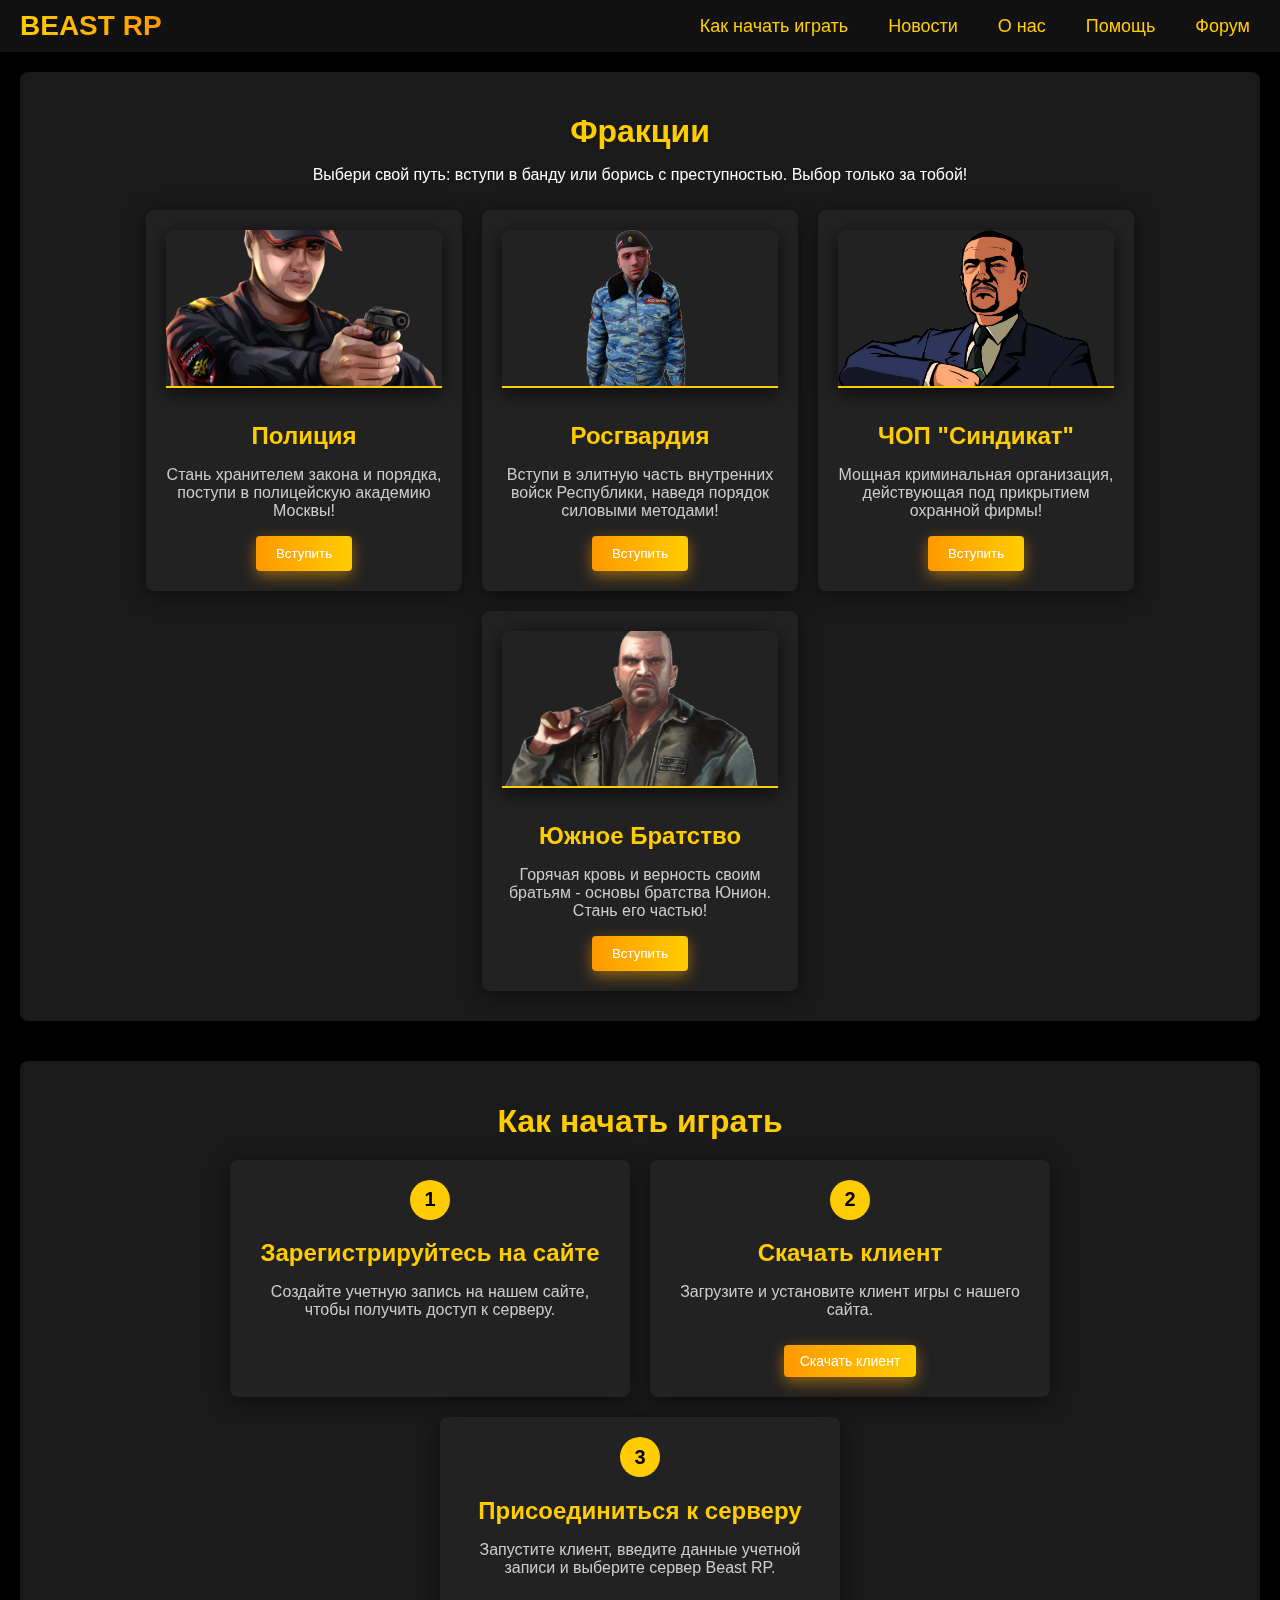
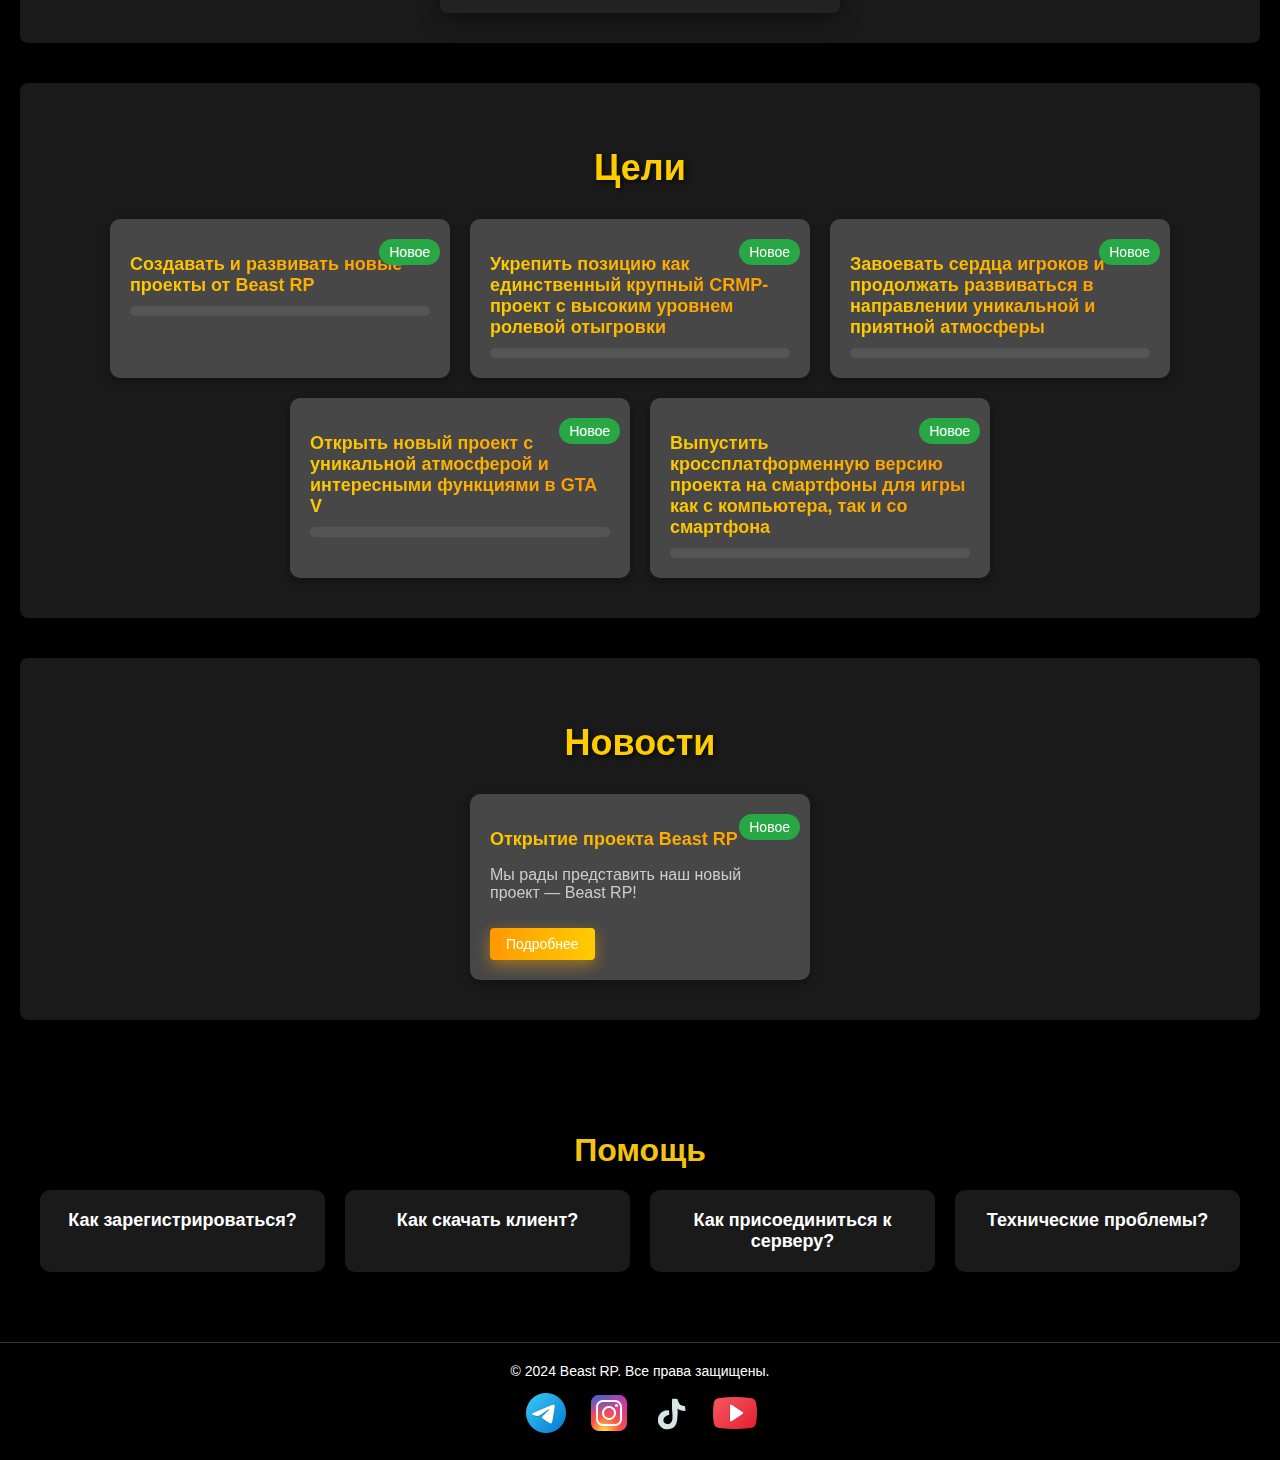
==== commit 5aec7679: "иконки" ====
--- a/index.html
+++ b/index.html
@@ -11,15 +11,16 @@
         <div class="logo">Beast RP</div>
         <nav>
             <ul>
-                <li><a href="#home">Главная</a></li>
+                <li><a href="#steps">Как начать играть</a></li>
                 <li><a href="#news">Новости</a></li>
                 <li><a href="#about">О нас</a></li>
-                <li><a href="#steps">Как начать играть</a></li>
                 <li><a href="#help">Помощь</a></li>
+                <li><a href="#forum">Форум</a></li>
             </ul>
         </nav>
     </header>
     <main>
+        
         <!-- Фракции -->
         <section id="factions">
             <h1>Фракции</h1>
@@ -189,7 +190,7 @@
 
         
 <!-- Помощь -->
-<section id="help">
+<div id="help">
     <div class="container">
         <h1>Помощь</h1>
         <div class="help-grid">
@@ -218,15 +219,30 @@
                 </div>
             </div>
         </div>
+        </div>
     </div>
-</section>
-
+</div>
 
         
     </main>
     <footer>
         <p>&copy; 2024 Beast RP. Все права защищены.</p>
+        <div class="social-icons">
+            <a href="https://t.me/your_telegram_handle" target="_blank" class="social-icon">
+                <img src="icons/telegram.png" alt="Telegram">
+            </a>
+            <a href="https://www.instagram.com/your_instagram_handle" target="_blank" class="social-icon">
+                <img src="icons/instagram.png" alt="Instagram">
+            </a>
+            <a href="https://www.tiktok.com/@your_tiktok_handle" target="_blank" class="social-icon">
+                <img src="/icons/tiktok.png" alt="TikTok">
+            </a>
+            <a href="https://www.youtube.com/c/your_youtube_channel" target="_blank" class="social-icon">
+                <img src="/icons/youtube.png" alt="YouTube">
+            </a>
+        </div>
     </footer>
+    
     <script src="script.js"></script>
 </body>
 </html>
--- a/style.css
+++ b/style.css
@@ -432,6 +432,12 @@
     color: #fff;
 }
 
+#help h1 {
+    text-align: center; /* Центрирование текста */
+    color: #f1c40f; /* Желтый цвет текста */
+}
+
+
 /* Сетка плиток */
 .help-grid {
     display: grid;
@@ -473,9 +479,6 @@
     max-height: 200px; /* Увеличьте значение, если текст длиннее */
     padding: 10px 20px; /* Добавьте отступы для раскрытого содержимого */
 }
-
-
-
 
 
 footer {
@@ -504,3 +507,21 @@
 footer a:hover {
     color: #ffc107; /* Более светлый жёлтый цвет при наведении */
 }
+
+/* Стили для блока социальных иконок */
+.social-icons {
+    display: flex;
+    justify-content: center; /* Центрирование иконок по горизонтали */
+    gap: 15px; /* Расстояние между иконками */
+    margin-top: 10px; /* Отступ сверху */
+}
+
+.social-icon img {
+    width: 48px; /* Ширина иконок */
+    height: 48px; /* Высота иконок */
+    transition: opacity 0.3s; /* Плавный эффект при наведении */
+}
+
+.social-icon img:hover {
+    opacity: 0.7; /* Эффект изменения прозрачности при наведении */
+}
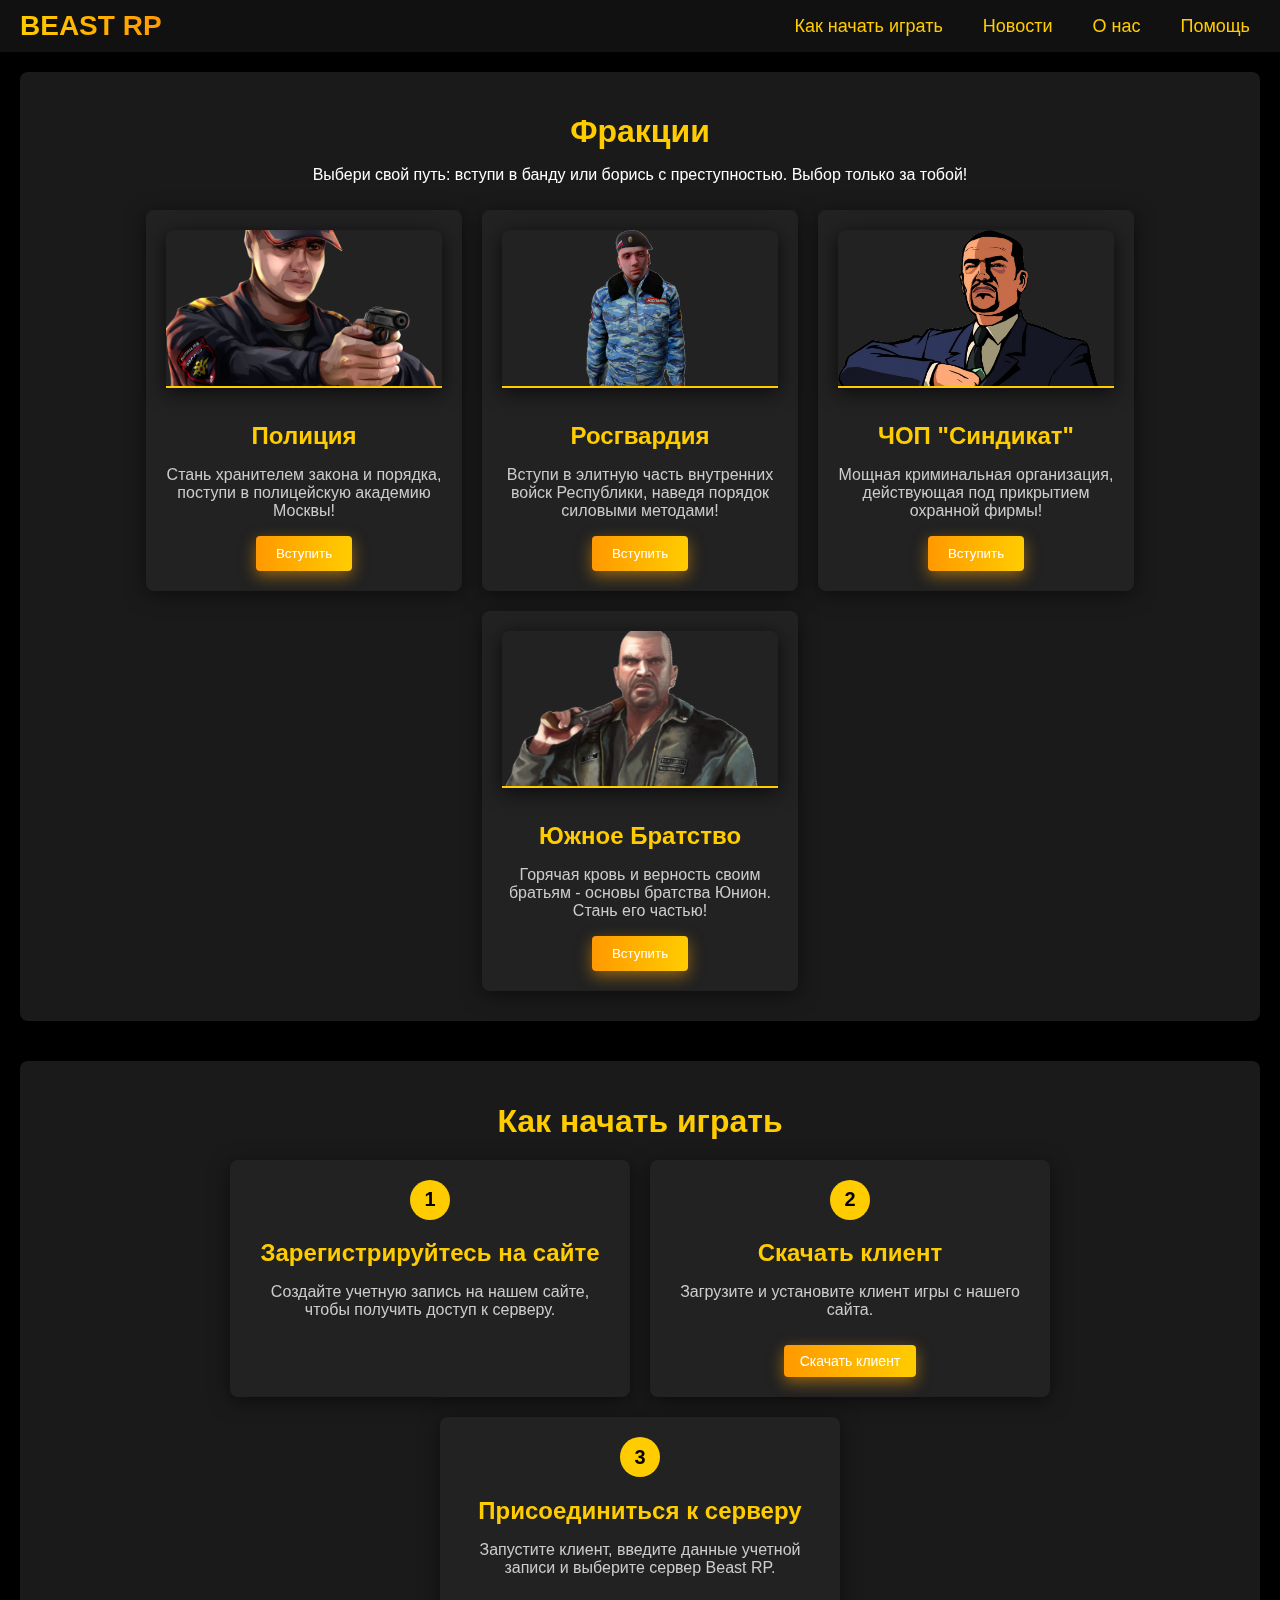
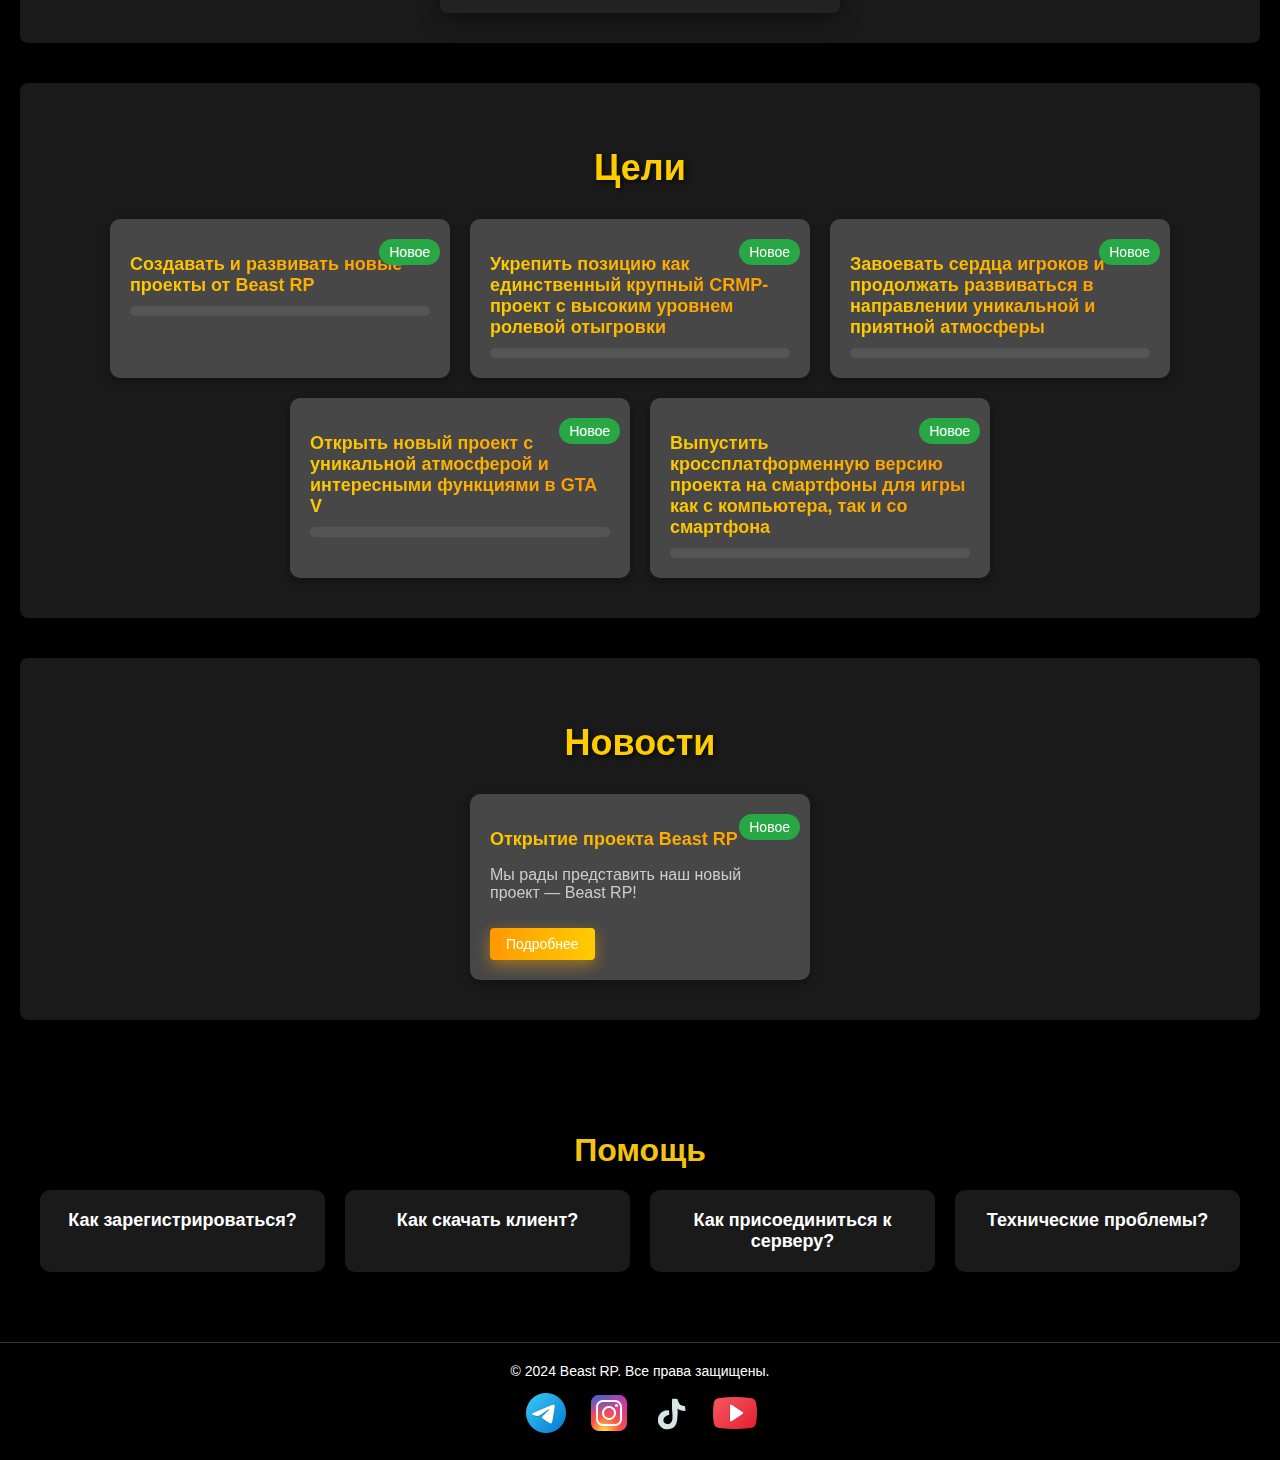
==== commit a85b0fa0: "баг" ====
--- a/index.html
+++ b/index.html
@@ -15,7 +15,6 @@
                 <li><a href="#news">Новости</a></li>
                 <li><a href="#about">О нас</a></li>
                 <li><a href="#help">Помощь</a></li>
-                <li><a href="#forum">Форум</a></li>
             </ul>
         </nav>
     </header>
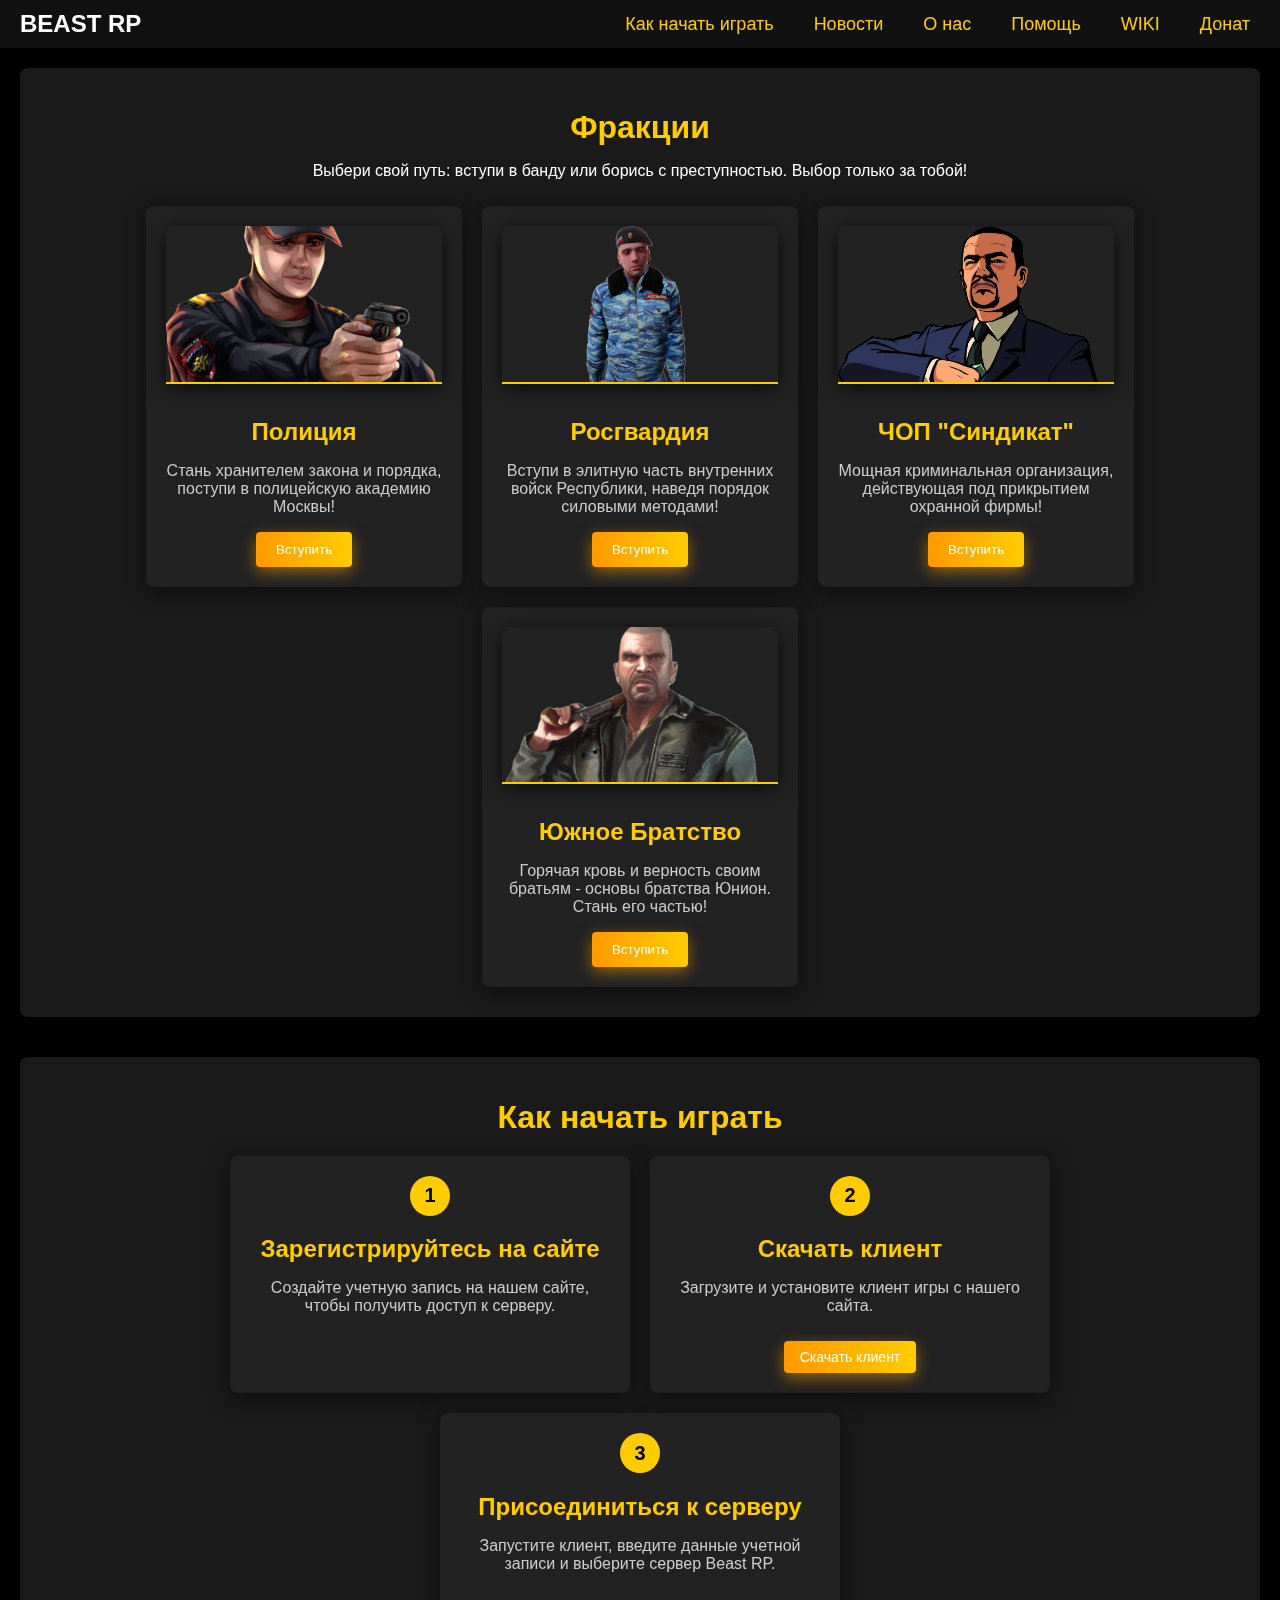
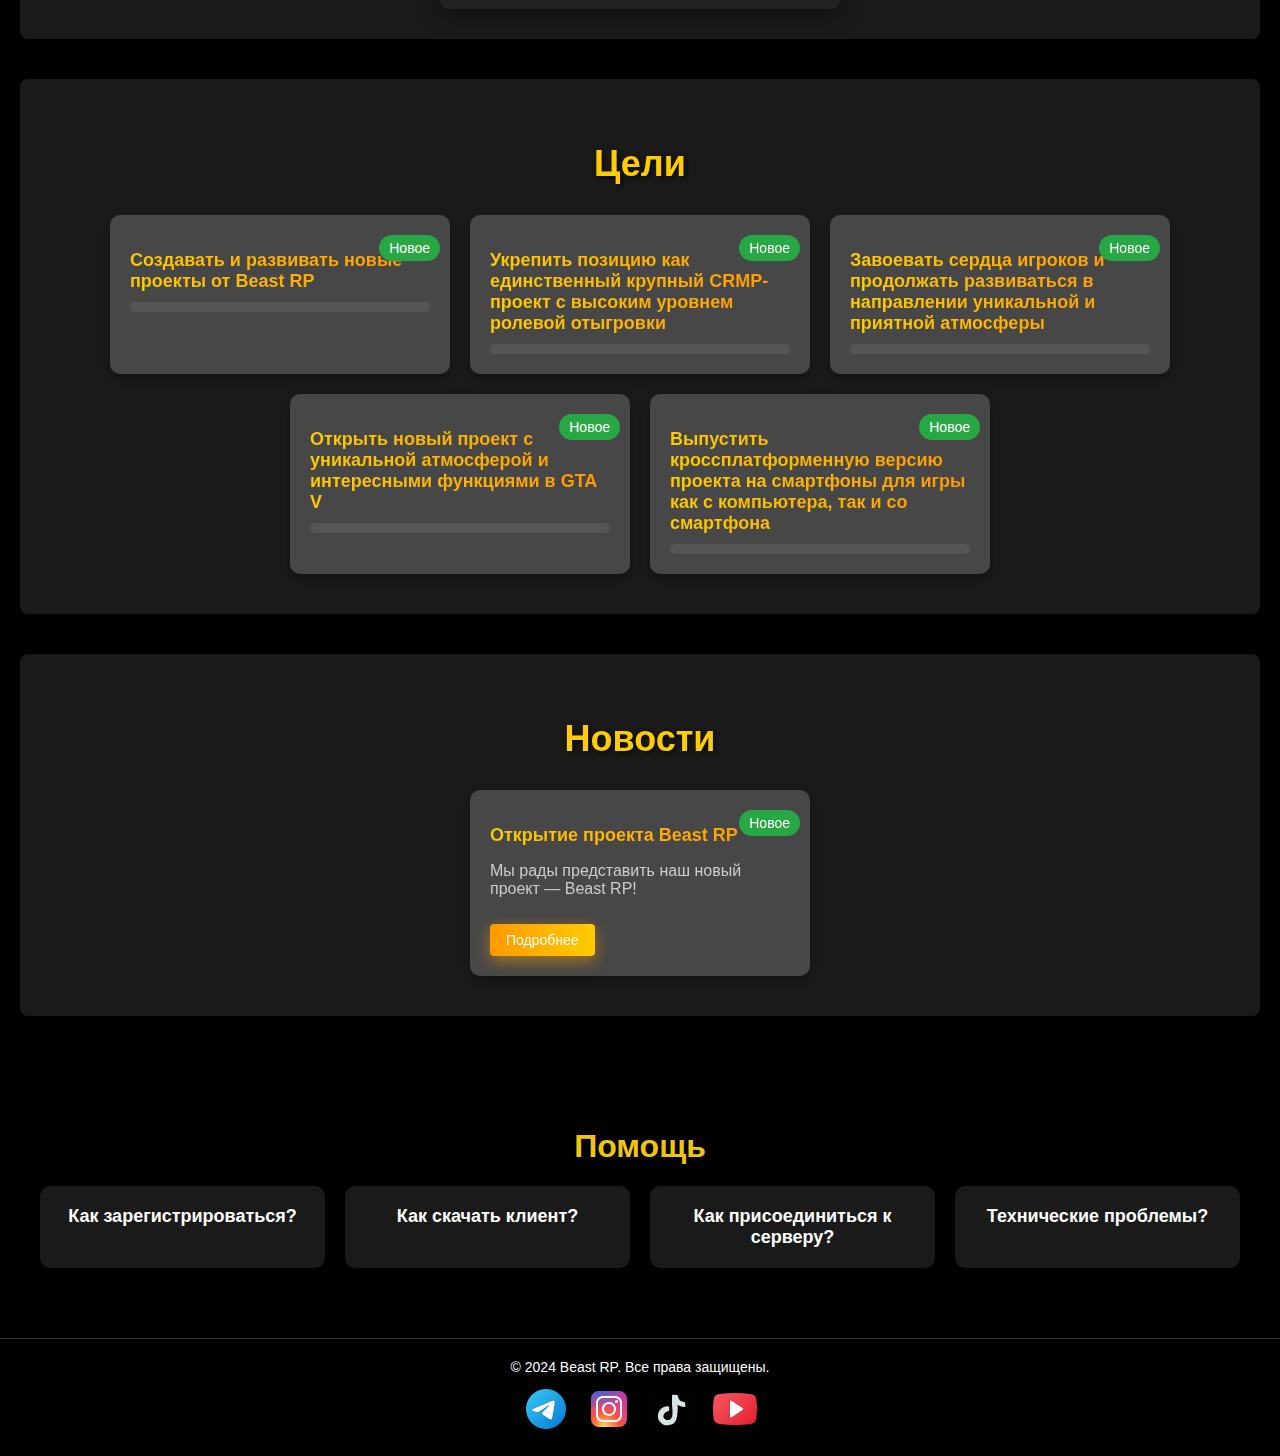
==== commit 3a6c4c25: "раздел донат и раздел wiki и под раздел рулетка" ====
--- a/index.html
+++ b/index.html
@@ -8,14 +8,19 @@
 </head>
 <body>
     <header>
-        <div class="logo">Beast RP</div>
+        <div class="navbar-logo">
+            <a href="index.html">BEAST RP </a>
+        </div>
         <nav>
             <ul>
                 <li><a href="#steps">Как начать играть</a></li>
                 <li><a href="#news">Новости</a></li>
                 <li><a href="#about">О нас</a></li>
                 <li><a href="#help">Помощь</a></li>
+                <li><a href="/wiki/wiki.html">WIKI</a></li>
+                <li><a href="/donate/donate.html">Донат</a></li>
             </ul>
+            
         </nav>
     </header>
     <main>
--- a/style.css
+++ b/style.css
@@ -18,13 +18,11 @@
     box-shadow: 0 4px 8px rgba(0, 0, 0, 0.3);
 }
 
-.logo {
-    font-size: 28px;
+.navbar-logo a {
+    color: #fff;
+    font-size: 24px;
     font-weight: bold;
-    text-transform: uppercase;
-    background: linear-gradient(to right, #ffcc00, #ff9900);
-    -webkit-background-clip: text;
-    color: transparent;
+    text-decoration: none;
 }
 
 nav ul {
